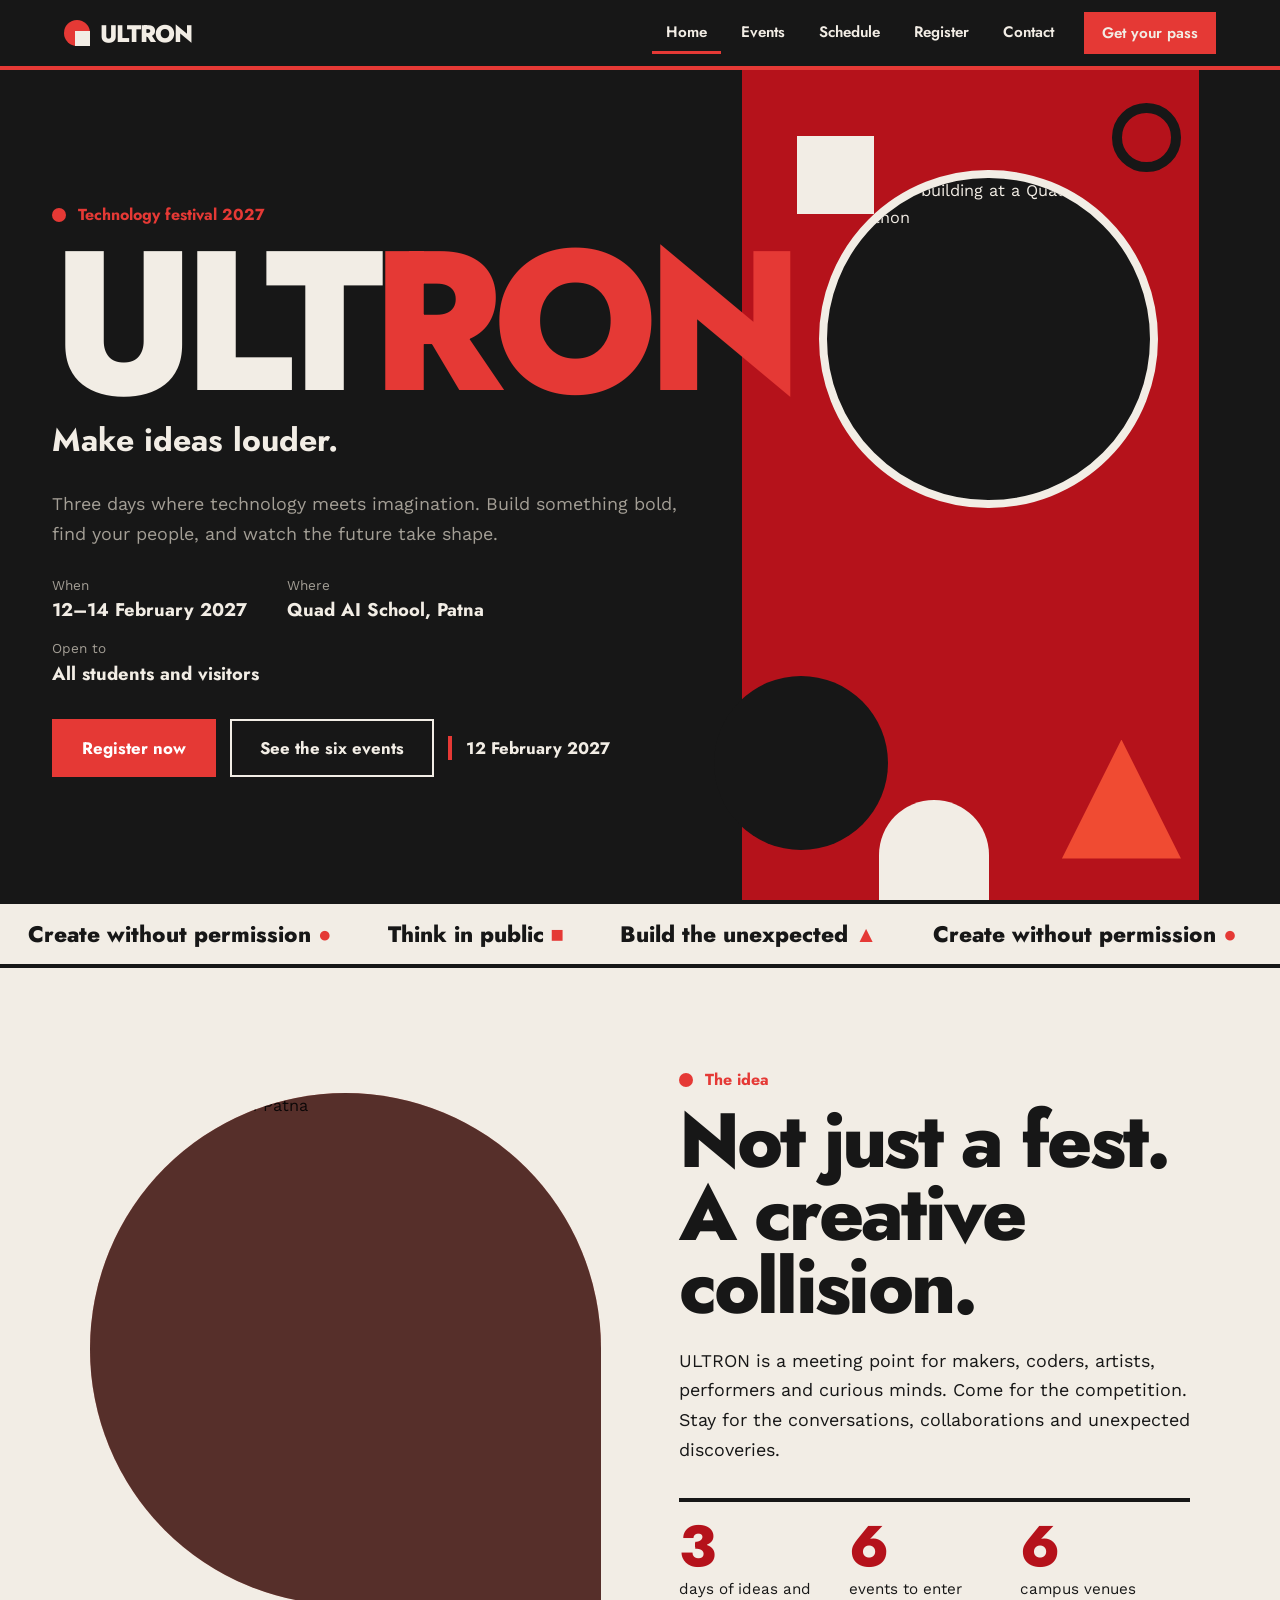
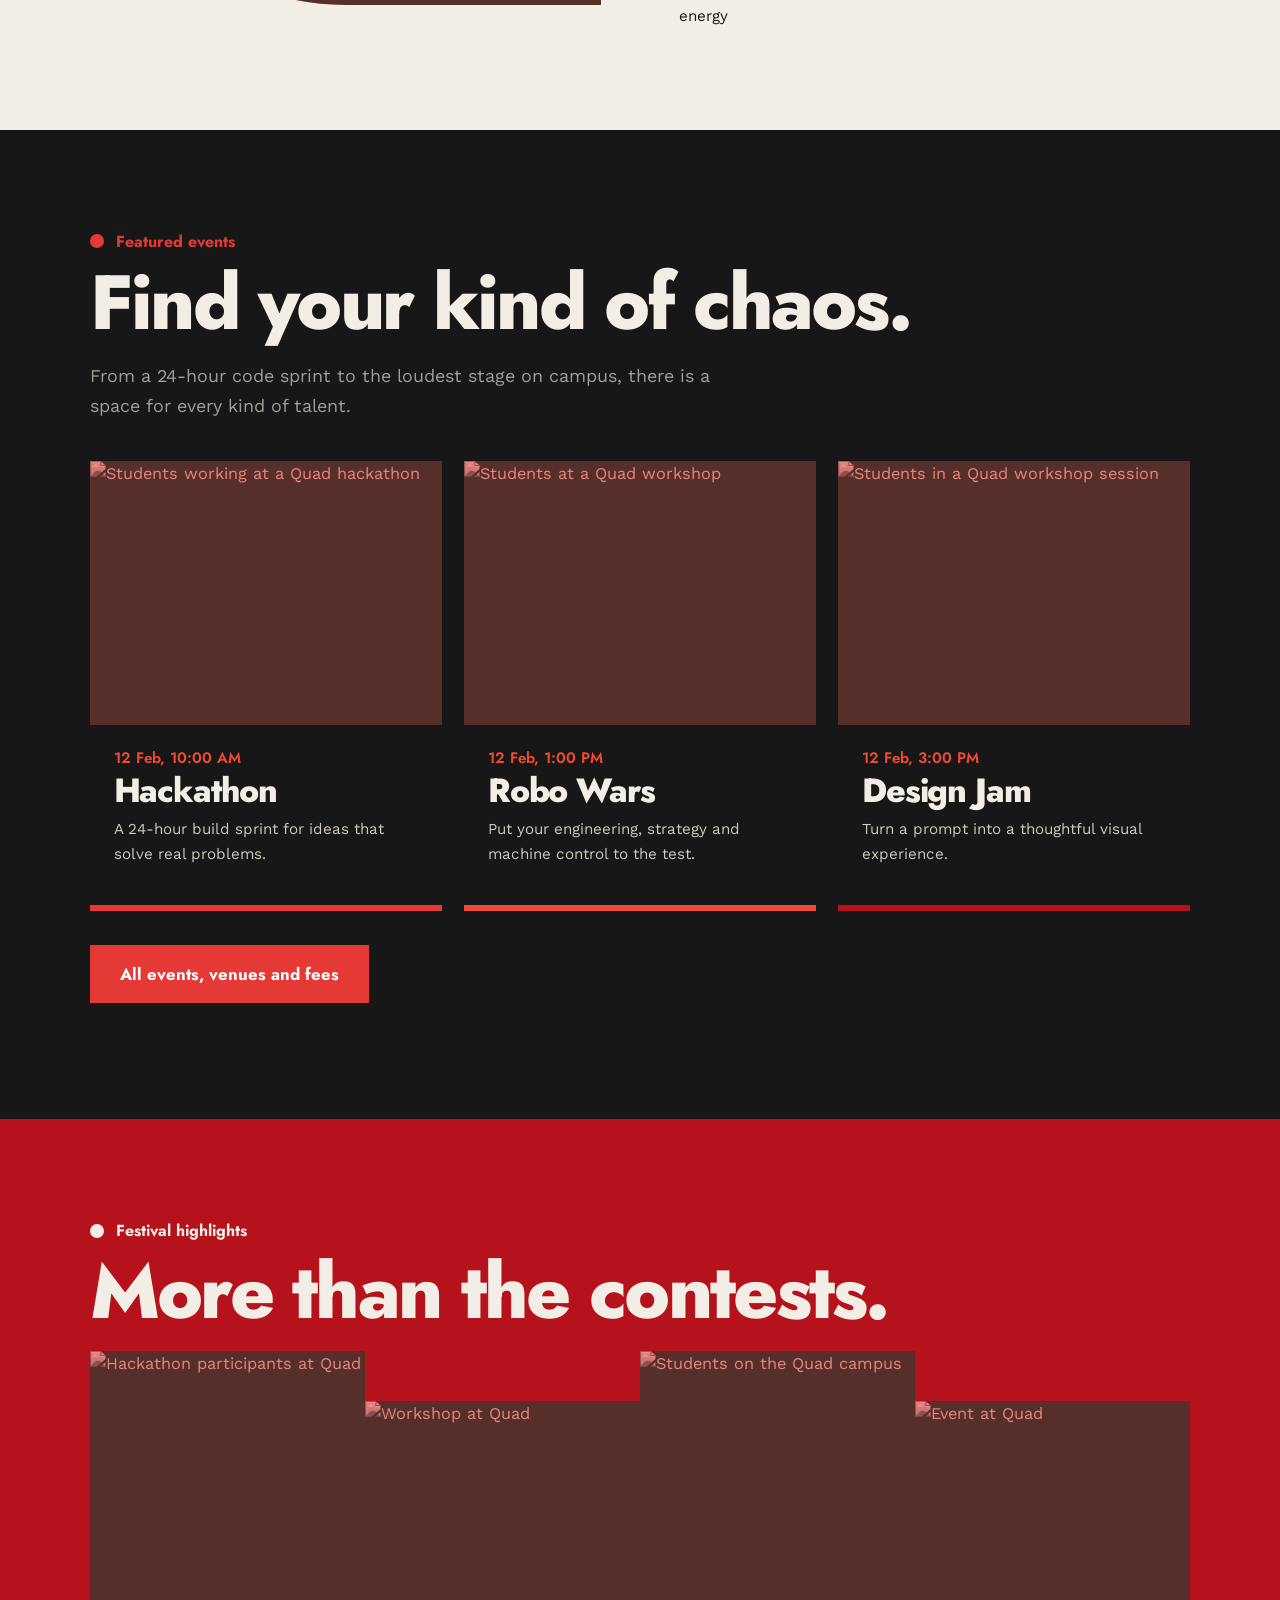
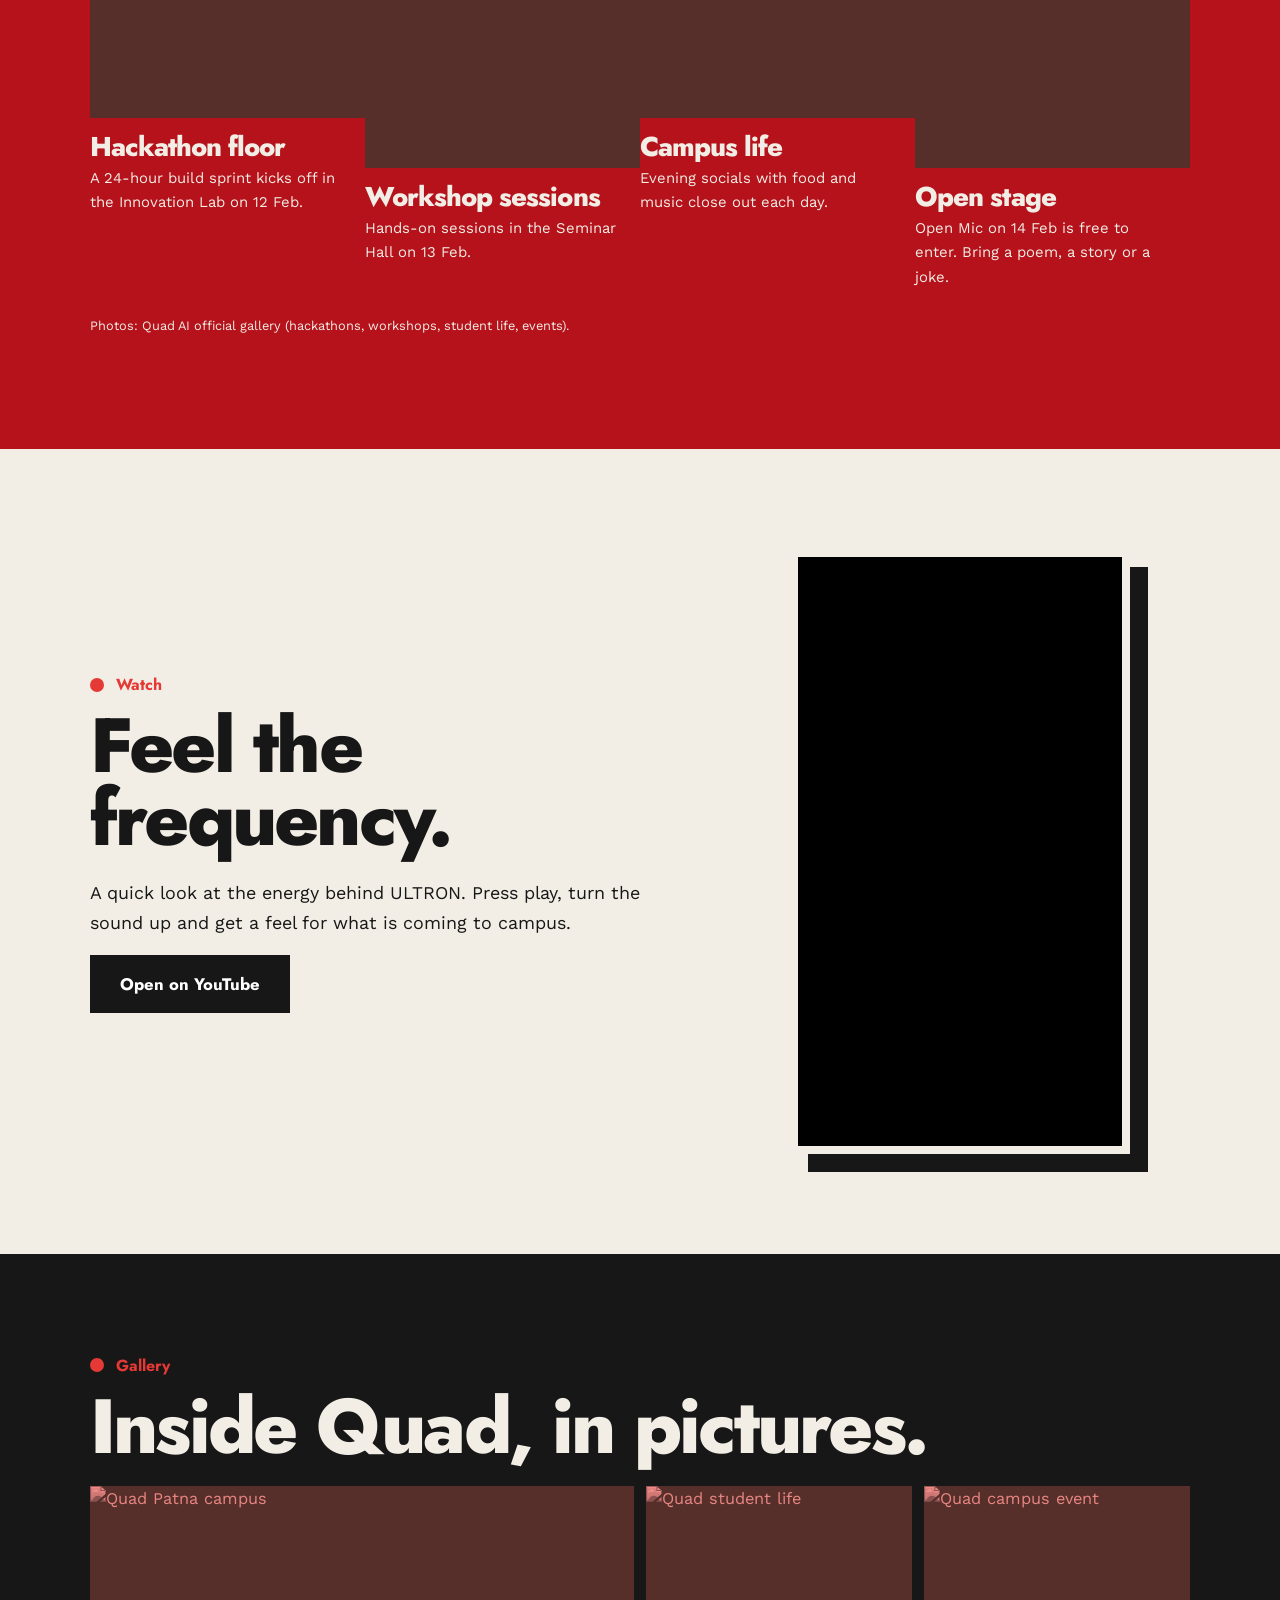
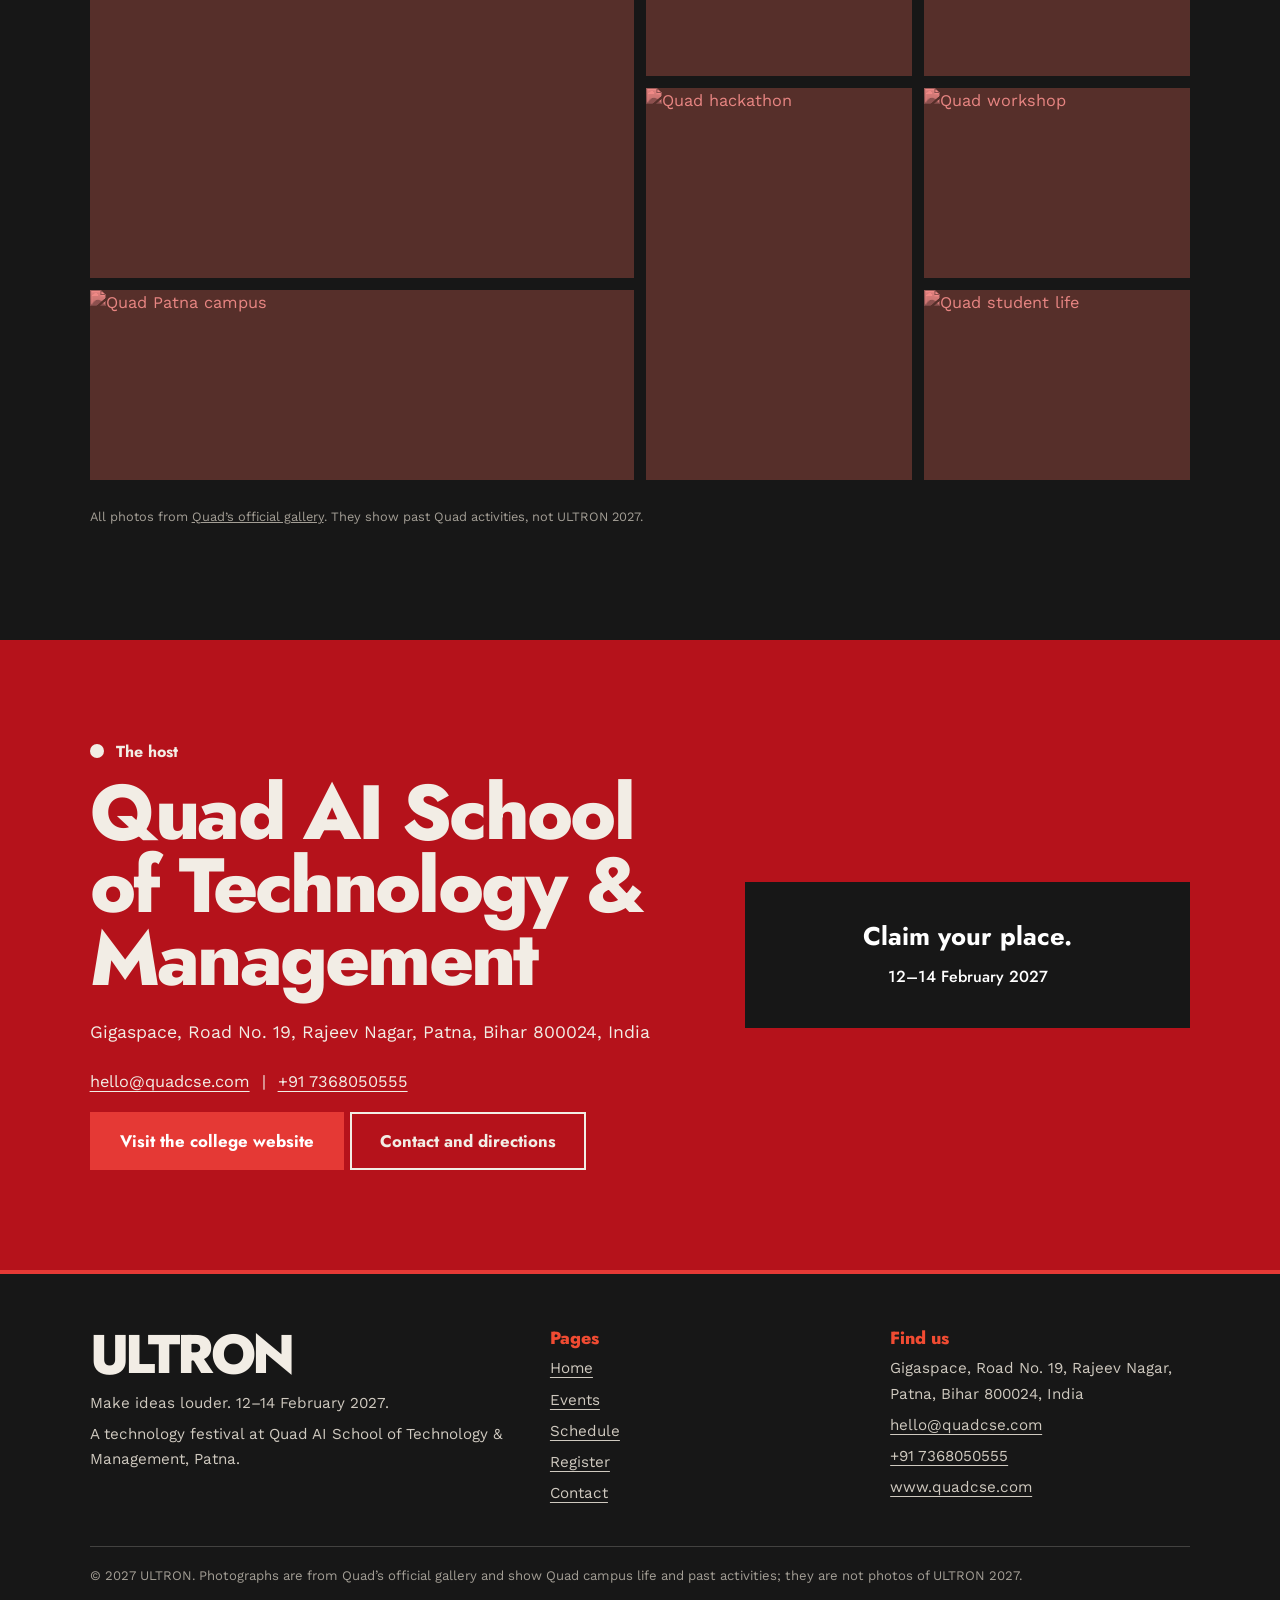
==== index.html @ fffca1d6 "Add files via upload" ====
<!DOCTYPE html>
<html lang="en"><head><meta charset="UTF-8"><meta name="viewport" content="width=device-width, initial-scale=1.0"><title>ULTRON 2027 | Index</title><meta name="description" content="ULTRON is a three-day technology festival, 12-14 February 2027, at Quad AI School of Technology & Management, Patna."><meta name="theme-color" content="#B5121B"><link rel="stylesheet" href="style.css"></head>
<body><a class="skip" href="#main">Skip to content</a>
<header class="site-header"><a class="logo" href="index.html"><span class="mark"></span>ULTRON</a><nav class="nav" id="nav" aria-label="Main"><a href="index.html" aria-current="page">Home</a><a href="events.html">Events</a><a href="schedule.html">Schedule</a><a href="register.html">Register</a><a href="contact.html">Contact</a><a class="nav-cta" href="register.html">Get your pass</a></nav></header>
<main id="main"><section class="hero"><div class="hero-copy"><div class="label">Technology festival 2027</div><h1>ULT<span>RON</span></h1><p class="tag">Make ideas louder.</p>
<p class="lead muted">Three days where technology meets imagination. Build something bold, find your people, and watch the future take shape.</p>
<div class="meta"><div><small>When</small><strong>12&ndash;14 February 2027</strong></div><div><small>Where</small><strong>Quad AI School, Patna</strong></div><div><small>Open to</small><strong>All students and visitors</strong></div></div>
<div class="cta-row"><a class="btn" href="register.html">Register now</a><a class="btn ghost" href="events.html">See the six events</a><span class="count">12 February 2027</span></div></div>
<div class="hero-art"><i class="sh c1" data-depth="-26" aria-hidden="true"></i><i class="sh sq" data-depth="30" aria-hidden="true"></i><i class="sh tri" data-depth="-18" aria-hidden="true"></i><i class="sh half" data-depth="22" aria-hidden="true"></i><i class="sh ring" data-depth="36" aria-hidden="true"></i>
<figure class="hero-photo" data-depth="10"><img src="https://www.quadcse.com/gallery-photos/hackathons-img-40-640.webp" alt="Students building at a Quad hackathon"></figure></div></section>
<div class="ticker" aria-hidden="true"><div><span>Create without permission <b>&#9679;</b></span><span>Think in public <b>&#9632;</b></span><span>Build the unexpected <b>&#9650;</b></span><span>Create without permission <b>&#9679;</b></span><span>Think in public <b>&#9632;</b></span><span>Build the unexpected <b>&#9650;</b></span><span>Create without permission <b>&#9679;</b></span><span>Think in public <b>&#9632;</b></span><span>Build the unexpected <b>&#9650;</b></span><span>Create without permission <b>&#9679;</b></span><span>Think in public <b>&#9632;</b></span><span>Build the unexpected <b>&#9650;</b></span></div></div><section class="sec s-cream intro"><div class="split"><div class="rv"><div class="ph "><img src="https://www.quadcse.com/gallery-photos/patna-campus-4-640.webp" alt="Quad AI campus in Patna" loading="lazy"></div></div><div class="rv"><div class="label">The idea</div><h2>Not just a fest. A creative collision.</h2>
<p class="lead">ULTRON is a meeting point for makers, coders, artists, performers and curious minds. Come for the competition. Stay for the conversations, collaborations and unexpected discoveries.</p>
<div class="stats"><div><b>3</b><span>days of ideas and energy</span></div><div><b>6</b><span>events to enter</span></div><div><b>6</b><span>campus venues</span></div></div></div></div></section><section class="sec s-char"><div class="label">Featured events</div><h2>Find your kind of chaos.</h2><p class="lead muted" style="margin-bottom:40px">From a 24-hour code sprint to the loudest stage on campus, there is a space for every kind of talent.</p><div class="grid3"><a class="card rv" href="events.html"><div class="ph "><img src="https://www.quadcse.com/gallery-photos/hackathons-img-2-640.webp" alt="Students working at a Quad hackathon" loading="lazy"></div><div class="body"><div class="when">12 Feb, 10:00 AM</div><h3>Hackathon</h3><p>A 24-hour build sprint for ideas that solve real problems.</p></div></a><a class="card rv" href="events.html"><div class="ph "><img src="https://www.quadcse.com/gallery-photos/workshops-img-20-640.webp" alt="Students at a Quad workshop" loading="lazy"></div><div class="body"><div class="when">12 Feb, 1:00 PM</div><h3>Robo Wars</h3><p>Put your engineering, strategy and machine control to the test.</p></div></a><a class="card rv" href="events.html"><div class="ph "><img src="https://www.quadcse.com/gallery-photos/workshops-img-11-640.webp" alt="Students in a Quad workshop session" loading="lazy"></div><div class="body"><div class="when">12 Feb, 3:00 PM</div><h3>Design Jam</h3><p>Turn a prompt into a thoughtful visual experience.</p></div></a></div><p style="margin-top:34px"><a class="btn" href="events.html">All events, venues and fees</a></p></section><section class="sec s-red"><div class="label">Festival highlights</div><h2>More than the contests.</h2><div class="hl">
<div class="rv"><div class="ph "><img src="https://www.quadcse.com/gallery-photos/hackathons-img-37-640.webp" alt="Hackathon participants at Quad" loading="lazy"></div><h3>Hackathon floor</h3><p>A 24-hour build sprint kicks off in the Innovation Lab on 12 Feb.</p></div>
<div class="rv"><div class="ph "><img src="https://www.quadcse.com/gallery-photos/workshops-img-34-640.webp" alt="Workshop at Quad" loading="lazy"></div><h3>Workshop sessions</h3><p>Hands-on sessions in the Seminar Hall on 13 Feb.</p></div>
<div class="rv"><div class="ph "><img src="https://www.quadcse.com/gallery-photos/student-life-img-33-640.webp" alt="Students on the Quad campus" loading="lazy"></div><h3>Campus life</h3><p>Evening socials with food and music close out each day.</p></div>
<div class="rv"><div class="ph "><img src="https://www.quadcse.com/gallery-photos/events-2026-30-640.webp" alt="Event at Quad" loading="lazy"></div><h3>Open stage</h3><p>Open Mic on 14 Feb is free to enter. Bring a poem, a story or a joke.</p></div></div>
<p class="credit">Photos: Quad AI official gallery (hackathons, workshops, student life, events).</p></section><section class="sec s-cream"><div class="vid-wrap"><div class="rv"><div class="label">Watch</div><h2>Feel the frequency.</h2><p class="lead">A quick look at the energy behind ULTRON. Press play, turn the sound up and get a feel for what is coming to campus.</p><p><a class="btn dark" href="https://youtube.com/shorts/zouMhNge0qQ?si=lyOEk7GjDt3W75Ca" target="_blank" rel="noopener">Open on YouTube</a></p></div>
<div class="vid rv"><iframe src="https://www.youtube-nocookie.com/embed/zouMhNge0qQ" title="ULTRON video" loading="lazy" allow="accelerometer; autoplay; clipboard-write; encrypted-media; gyroscope; picture-in-picture; web-share" referrerpolicy="strict-origin-when-cross-origin" allowfullscreen></iframe></div></div></section><section class="sec s-char"><div class="label">Gallery</div><h2>Inside Quad, in pictures.</h2><div class="gal"><div class="ph w2 t2"><img src="https://www.quadcse.com/gallery-photos/patna-campus-1-640.webp" alt="Quad Patna campus" loading="lazy"></div><div class="ph "><img src="https://www.quadcse.com/gallery-photos/student-life-img-7-640.webp" alt="Quad student life" loading="lazy"></div><div class="ph "><img src="https://www.quadcse.com/gallery-photos/events-img-14-640.webp" alt="Quad campus event" loading="lazy"></div><div class="ph t2"><img src="https://www.quadcse.com/gallery-photos/hackathons-img-6-640.webp" alt="Quad hackathon" loading="lazy"></div><div class="ph "><img src="https://www.quadcse.com/gallery-photos/workshops-workshop-2-640.webp" alt="Quad workshop" loading="lazy"></div><div class="ph w2"><img src="https://www.quadcse.com/gallery-photos/patna-campus-8-640.webp" alt="Quad Patna campus" loading="lazy"></div><div class="ph "><img src="https://www.quadcse.com/gallery-photos/student-life-4-640.webp" alt="Quad student life" loading="lazy"></div></div><p class="credit muted">All photos from <a href="https://www.quadcse.com/gallery#ch-hackathons" target="_blank" rel="noopener">Quad&rsquo;s official gallery</a>. They show past Quad activities, not ULTRON 2027.</p></section><section class="sec s-red"><div class="info"><div class="rv"><div class="label">The host</div><h2>Quad AI School of Technology &amp; Management</h2><address>Gigaspace, Road No. 19, Rajeev Nagar, Patna, Bihar 800024, India</address><p><a class="l" href="mailto:hello@quadcse.com">hello@quadcse.com</a> &nbsp;|&nbsp; <a class="l" href="tel:+917368050555">+91 7368050555</a></p><a class="btn" href="https://www.quadcse.com" target="_blank" rel="noopener">Visit the college website</a> <a class="btn ghost" href="contact.html">Contact and directions</a></div>
<div class="rv"><a class="btn dark" style="font-size:1.6rem;padding:34px 40px;display:block;text-align:center" href="register.html">Claim your place.<br><span style="font-size:1rem;font-weight:500">12&ndash;14 February 2027</span></a></div></div></section></main>
<footer class="site-footer"><div class="foot"><div><div class="big-logo">ULTRON</div><p>Make ideas louder. 12&ndash;14 February 2027.</p><p>A technology festival at Quad AI School of Technology &amp; Management, Patna.</p></div>
<div><h3>Pages</h3><p><a href="index.html">Home</a></p><p><a href="events.html">Events</a></p><p><a href="schedule.html">Schedule</a></p><p><a href="register.html">Register</a></p><p><a href="contact.html">Contact</a></p></div>
<div><h3>Find us</h3><address>Gigaspace, Road No. 19, Rajeev Nagar, Patna, Bihar 800024, India</address><p><a href="mailto:hello@quadcse.com">hello@quadcse.com</a></p><p><a href="tel:+917368050555">+91 7368050555</a></p><p><a href="https://www.quadcse.com" target="_blank" rel="noopener">www.quadcse.com</a></p></div></div>
<div class="copy">&copy; 2027 ULTRON. Photographs are from Quad&rsquo;s official gallery and show Quad campus life and past activities; they are not photos of ULTRON 2027.</div></footer>
</body></html>
---- style.css ----
/* ULTRON 2027 — Bauhaus-inspired red identity.
   Bauhaus ITC is a commercial font, so Jost (open-licence, Futura-style geometric) is used instead. */
@import url('https://fonts.googleapis.com/css2?family=Jost:wght@400;500;600;700;800&family=Work+Sans:wght@400;500;600&display=swap');
:root{--crimson:#B5121B;--red:#E53935;--verm:#F04B32;--char:#171717;--cream:#F2EDE5;--grey:#a39e95;--grey-d:#5c574f;--line:rgba(242,237,229,.2);--line-d:rgba(23,23,23,.2);
--display:'Jost','Futura','Century Gothic','Trebuchet MS',sans-serif;--body:'Work Sans','Segoe UI',Arial,sans-serif}
*{box-sizing:border-box}html{scroll-behavior:smooth}
body{margin:0;background:var(--char);color:var(--cream);font:400 1.02rem/1.65 var(--body)}
a{color:inherit}img{max-width:100%;display:block}h1,h2,h3,p{margin-top:0}
h1,h2,h3{font-family:var(--display);line-height:.95;letter-spacing:-.035em;font-weight:800}
:focus-visible{outline:3px solid var(--verm);outline-offset:3px}
.skip{position:absolute;left:-999px}.skip:focus{left:10px;top:10px;background:var(--cream);color:var(--char);padding:8px 12px;z-index:99}
/* header */
.site-header{position:sticky;top:0;z-index:50;background:var(--char);border-bottom:4px solid var(--red);display:flex;align-items:center;justify-content:space-between;padding:12px 5%}
.logo{display:flex;align-items:center;gap:10px;font:800 1.5rem var(--display);letter-spacing:-.03em;text-decoration:none}
.mark{width:26px;height:26px;position:relative;display:inline-block}.mark:before{content:"";position:absolute;inset:0;background:var(--red);border-radius:50%}.mark:after{content:"";position:absolute;left:11px;top:11px;width:15px;height:15px;background:var(--cream)}
.nav{display:flex;gap:6px;align-items:center}.nav a{font:600 .95rem var(--display);padding:8px 14px;text-decoration:none;border-bottom:3px solid transparent}
.nav a:hover,.nav a[aria-current]{border-color:var(--red)}.nav .nav-cta{background:var(--red);margin-left:10px;border:0;padding:10px 18px}.nav .nav-cta:hover{background:var(--verm)}
.menu-toggle{display:none;background:none;border:2px solid var(--cream);color:var(--cream);font:700 .9rem var(--display);padding:7px 14px;cursor:pointer}
/* buttons */
.btn{display:inline-block;background:var(--red);color:#fff;font:700 1.05rem var(--display);padding:15px 28px;text-decoration:none;border:2px solid var(--red);cursor:pointer;transition:background .2s,color .2s,transform .2s}
.btn:hover{background:var(--cream);color:var(--char);border-color:var(--cream);transform:translateY(-2px)}
.btn.ghost{background:transparent;border-color:currentColor;color:inherit}.btn.ghost:hover{background:var(--cream);color:var(--char)}
.btn.dark{background:var(--char);border-color:var(--char)}.btn.dark:hover{background:transparent;color:var(--char)}
/* sections */
.sec{padding:100px 7%;position:relative;overflow:hidden}.s-cream{background:var(--cream);color:var(--char)}.s-red{background:var(--crimson)}.s-char{background:var(--char)}
.sec>*{position:relative}.sec h2{font-size:clamp(2.6rem,6vw,5.2rem);margin-bottom:22px}
.lead{max-width:60ch;font-size:1.12rem}.s-cream .muted{color:var(--grey-d)}.muted{color:var(--grey)}
.label{font:700 1rem var(--display);color:var(--red);margin-bottom:14px;display:flex;align-items:center;gap:12px}.label:before{content:"";width:14px;height:14px;background:currentColor;border-radius:50%}
.s-red .label{color:var(--cream)}
.split{display:grid;grid-template-columns:1fr 1fr;gap:7%;align-items:center}
/* shapes */
.sh{position:absolute;display:block;pointer-events:none;transition:translate .25s ease-out}
.c1{background:var(--crimson);border-radius:50%}.sq{background:var(--cream)}.tri{background:var(--verm);clip-path:polygon(50% 0,100% 100%,0 100%)}.half{background:var(--red);border-radius:999px 999px 0 0}.ring{border:14px solid var(--cream);border-radius:50%}
/* hero */
.hero{display:grid;grid-template-columns:1.15fr .85fr;min-height:calc(100vh - 70px);overflow:hidden;position:relative}
.hero-copy{padding:70px 4% 60px 7%;display:flex;flex-direction:column;justify-content:center;position:relative;z-index:2}
.hero h1{font-size:clamp(4.6rem,15.5vw,14rem);letter-spacing:-.06em;margin:0 0 14px;line-height:.82}
.hero h1 span{color:var(--red)}
.tag{font:700 clamp(1.3rem,2.6vw,2rem) var(--display);margin-bottom:26px}
.meta{display:flex;flex-wrap:wrap;gap:12px 40px;margin:8px 0 30px}.meta small{display:block;color:var(--grey);font-size:.85rem}.meta strong{font:700 1.15rem var(--display)}
.cta-row{display:flex;gap:14px;flex-wrap:wrap;align-items:center}.count{font:700 1.05rem var(--display);border-left:4px solid var(--red);padding-left:14px}
.hero-art{position:relative;background:var(--crimson);min-height:560px}
.hero-photo{position:absolute;margin:0;right:9%;top:12%;width:74%;aspect-ratio:1;border-radius:50%;overflow:hidden;border:8px solid var(--cream);background:var(--char);translate:0 0;transition:translate .25s ease-out}
.hero-photo img{width:100%;height:100%;object-fit:cover}
.hero-art .c1{background:var(--char);width:38%;aspect-ratio:1;left:-6%;bottom:6%}.hero-art .sq{width:17%;aspect-ratio:1;left:12%;top:8%}.hero-art .tri{width:26%;aspect-ratio:1;right:4%;bottom:5%}.hero-art .half{width:24%;height:12%;left:30%;bottom:0;background:var(--cream)}.hero-art .ring{width:15%;aspect-ratio:1;right:4%;top:4%;border-width:10px;border-color:var(--char)}
.ticker{background:var(--cream);color:var(--char);overflow:hidden;white-space:nowrap;border-block:4px solid var(--char)}
.ticker div{display:inline-block;padding:14px 0;font:800 1.4rem var(--display);animation:tick 28s linear infinite}.ticker span{padding:0 28px}.ticker b{color:var(--red)}
@keyframes tick{to{transform:translateX(-50%)}}
/* photo helpers: duotone that turns to colour on hover */
.ph{position:relative;overflow:hidden;background:var(--grey-d);aspect-ratio:4/3}.ph img{width:100%;height:100%;object-fit:cover;filter:grayscale(1) contrast(1.1);transition:filter .4s,transform .5s}
.ph:after{content:"";position:absolute;inset:0;background:var(--red);mix-blend-mode:multiply;opacity:.6;transition:opacity .4s;pointer-events:none}
.ph:hover:after{opacity:0}.ph:hover img{filter:none;transform:scale(1.04)}
/* intro */
.intro .ph{aspect-ratio:1;border-radius:50% 50% 0 50%}.stats{display:grid;grid-template-columns:repeat(3,1fr);gap:0;margin-top:34px;border-top:4px solid var(--char)}
.stats div{padding:16px 14px 0 0}.stats b{display:block;font:800 3.6rem/1 var(--display);color:var(--crimson);letter-spacing:-.05em}.stats span{font-size:.95rem}
/* event cards */
.grid3{display:grid;grid-template-columns:repeat(3,1fr);gap:22px}
.card{background:var(--char);color:var(--cream);display:flex;flex-direction:column;text-decoration:none;transition:transform .25s}.card:hover{transform:translateY(-6px)}
.card .body{padding:22px 24px 26px;border-bottom:6px solid var(--red);flex:1}.card:nth-child(3n+2) .body{border-color:var(--verm)}.card:nth-child(3n) .body{border-color:var(--crimson)}
.card h3{font-size:2.1rem;margin:6px 0 10px}.card p{color:#cfc9bf;font-size:.95rem;margin-bottom:12px}.when{font:600 .95rem var(--display);color:var(--verm)}
.chips{display:flex;flex-wrap:wrap;gap:8px;margin-top:6px}.chips span{border:1.5px solid var(--line);padding:3px 11px;font:600 .85rem var(--display)}.chips .fee{background:var(--cream);color:var(--char);border-color:var(--cream)}
.credit{font-size:.8rem;margin-top:26px}
/* highlights */
.hl{display:grid;grid-template-columns:repeat(4,1fr);gap:0}.hl>div{padding:0}.hl .ph{aspect-ratio:3/4}.hl h3{font-size:1.7rem;margin:16px 0 6px}.hl p{font-size:.93rem;margin:0 18px 0 0}
.hl>div:nth-child(even){margin-top:50px}
/* video */
.vid-wrap{display:grid;grid-template-columns:1.1fr .9fr;gap:7%;align-items:center}
.vid{position:relative;aspect-ratio:9/16;width:min(100%,340px);margin:0 auto;background:#000;border:8px solid var(--cream);box-shadow:18px 18px 0 var(--char)}.vid iframe{position:absolute;inset:0;width:100%;height:100%;border:0}
/* gallery */
.gal{display:grid;grid-template-columns:repeat(4,1fr);grid-auto-rows:190px;gap:12px}.gal .ph{aspect-ratio:auto;height:100%}.gal .w2{grid-column:span 2}.gal .t2{grid-row:span 2}
/* info band */
.info{display:grid;grid-template-columns:1.3fr 1fr;gap:7%;align-items:center}.info address{font-style:normal;margin:14px 0 22px;font-size:1.1rem}.info a.l{text-underline-offset:4px}
/* page hero */
.page-hero{display:grid;grid-template-columns:1.2fr .8fr;min-height:380px;border-bottom:4px solid var(--red)}.page-hero>div:first-child{padding:70px 4% 60px 7%;display:flex;flex-direction:column;justify-content:flex-end}
.page-hero h1{font-size:clamp(3.2rem,9vw,8rem);letter-spacing:-.055em;margin:0}.page-hero h1 span{color:var(--red)}.page-hero .ph{aspect-ratio:auto;height:100%;min-height:260px}
.page-hero .art{position:relative;background:var(--crimson);overflow:hidden}.page-hero .art .ph{position:absolute;inset:0;mix-blend-mode:normal}
/* tables */
.table-wrap{overflow-x:auto;border:3px solid var(--char)}table{width:100%;border-collapse:collapse;min-width:680px}
th,td{text-align:left;padding:15px 18px;border-bottom:1px solid var(--line-d)}th{background:var(--char);color:var(--cream);font:700 1rem var(--display)}td strong{font:700 1.1rem var(--display)}.fee-c{font-weight:600;color:var(--crimson);white-space:nowrap}
tbody tr:hover{background:rgba(229,57,53,.1)}
/* schedule */
.tabs{display:none;gap:8px;margin-bottom:22px}.tab{flex:1;background:transparent;border:2px solid var(--char);font:700 1rem var(--display);padding:12px 6px;cursor:pointer;color:inherit}.tab[aria-selected=true]{background:var(--char);color:var(--cream)}
.days{display:grid;grid-template-columns:repeat(3,1fr);gap:22px}.day{background:var(--char);color:var(--cream)}.day header{background:var(--red);padding:18px 22px}.day header h3{font-size:2.4rem;margin:0}.day header span{font:600 1rem var(--display)}
.day ol{list-style:none;margin:0;padding:6px 22px 14px}.day li{display:grid;grid-template-columns:82px 1fr;gap:12px;padding:14px 0;border-bottom:1px solid var(--line)}.day li:last-child{border:0}
.day time{font:700 .95rem var(--display);color:var(--verm)}.day li b{font:700 1.08rem var(--display);display:block;line-height:1.2}.day li small{color:var(--grey);font-size:.88rem}
/* forms */
.form-shell{display:grid;grid-template-columns:.8fr 1.2fr;gap:7%;align-items:start}.form-aside{position:sticky;top:100px}.form-aside h2{font-size:clamp(2.6rem,5vw,4.4rem)}
form{display:grid;grid-template-columns:1fr 1fr;gap:22px}.field{display:flex;flex-direction:column;gap:7px}.field.full{grid-column:1/-1}
.field label,.group-label{font:700 .95rem var(--display)}
input,select,textarea{width:100%;padding:13px 14px;background:var(--cream);color:var(--char);border:2px solid var(--cream);border-radius:0;font:inherit}
input:focus,select:focus,textarea:focus{border-color:var(--verm);outline:none;box-shadow:0 0 0 3px rgba(240,75,50,.5)}textarea{min-height:120px;resize:vertical}
[aria-invalid=true]{border-color:var(--red);background:#fde4e0}.err{color:#ff9a8f;font-size:.88rem;min-height:1.2em;margin:0}
.choice-row{display:flex;flex-wrap:wrap;gap:10px 22px}.choice-row label{display:flex;gap:8px;align-items:center;font:500 1rem var(--body);cursor:pointer}.choice-row input{width:20px;height:20px;accent-color:var(--red);padding:0}
.notice{margin:18px 0 0;padding:18px 20px;border-left:8px solid var(--red);background:#242424;display:none}.notice.show{display:block}.notice.ok{border-color:#5fd38d}.notice a{color:var(--verm)}
/* contact */
.contact-grid{display:grid;grid-template-columns:1fr 1fr;gap:22px}.contact-card{padding:34px;background:var(--char);color:var(--cream);border-top:10px solid var(--red)}.contact-card:nth-child(2){border-color:var(--verm)}.contact-card:nth-child(3){border-color:var(--crimson)}
.contact-card h3{font-size:2rem;margin:0 0 10px}.contact-card p{color:#cfc9bf}.contact-card a{color:var(--cream);text-decoration-color:var(--red);text-decoration-thickness:3px;text-underline-offset:5px;font-weight:600}
/* footer */
.site-footer{background:var(--char);border-top:4px solid var(--red);padding:56px 7% 30px}.foot{display:grid;grid-template-columns:1.4fr 1fr 1fr;gap:40px}.foot h3{font-size:1.1rem;letter-spacing:0;margin-bottom:10px;color:var(--verm)}
.foot p,.foot address{color:#cfc9bf;font-style:normal;font-size:.95rem;margin-bottom:6px}.foot a{text-underline-offset:4px}.big-logo{font:800 3.4rem/.9 var(--display);letter-spacing:-.06em;margin-bottom:12px}.copy{margin-top:34px;padding-top:18px;border-top:1px solid var(--line);color:var(--grey);font-size:.82rem}
/* Content remains visible without JavaScript. */
.rv{opacity:1;transform:none}
/* responsive */
@media(max-width:980px){.hero,.page-hero,.split,.vid-wrap,.info,.form-shell{grid-template-columns:1fr}.hero-art{min-height:440px}.hero{min-height:0}.grid3,.hl{grid-template-columns:1fr 1fr}.hl>div:nth-child(even){margin-top:0}.form-aside{position:static}.page-hero .art{min-height:220px}.foot{grid-template-columns:1fr 1fr}.days{grid-template-columns:1fr}.tabs{display:flex}.day{display:none}.day.active{display:block}.gal{grid-template-columns:repeat(2,1fr)}}
@media(max-width:800px){.menu-toggle{display:block}.nav{display:none;position:absolute;top:100%;left:0;right:0;background:var(--char);flex-direction:column;align-items:stretch;padding:14px 5% 22px;border-bottom:4px solid var(--red)}.nav.open{display:flex}.nav a{padding:13px 4px;border-bottom:1px solid var(--line)}.nav .nav-cta{margin:12px 0 0;text-align:center}.sec{padding:70px 6%}.contact-grid{grid-template-columns:1fr}}
@media(max-width:560px){.grid3,.hl,form,.foot,.stats{grid-template-columns:1fr}.hero-copy{padding:50px 6%}.gal{grid-auto-rows:150px}.page-hero>div:first-child{padding:50px 6% 40px}.meta{gap:12px 28px}.hero-photo{width:80%;right:10%}.table-wrap{border-width:2px}}
/* brochure */
.bar{background:var(--char);padding:14px 5%;display:flex;gap:16px;align-items:center;justify-content:space-between;position:sticky;top:0;z-index:5;border-bottom:4px solid var(--red)}
.brochure{background:#555}.sheet{width:210mm;min-height:297mm;margin:20px auto;background:var(--cream);color:var(--char);position:relative;overflow:hidden;padding:16mm;page-break-after:always;break-after:page}
.sheet:last-of-type{page-break-after:auto;break-after:auto}.sheet h2{font-size:2.6rem;margin-bottom:10px}.sheet h3{font-size:1.25rem;margin-bottom:4px}.sheet .lead{font-size:1rem}
.cover{background:var(--crimson);color:var(--cream);display:flex;flex-direction:column;justify-content:flex-end}.cover h1{font-size:8.6rem;letter-spacing:-.06em;line-height:.8;margin:0 0 10px}.cover .tag{font-size:2rem}
.cover .c1{background:var(--char);width:120mm;height:120mm;right:-30mm;top:-25mm}.cover .sq{width:34mm;height:34mm;left:16mm;top:16mm}.cover .tri{width:60mm;height:60mm;right:18mm;top:100mm;background:var(--cream)}
.cover .ph{position:absolute;right:16mm;top:20mm;width:84mm;height:84mm;border-radius:50%;border:2.5mm solid var(--cream);aspect-ratio:1}.cover .meta{margin:20px 0 0}.cover .meta small{color:#f3c6c1}
.bro-days{display:grid;grid-template-columns:repeat(3,1fr);gap:10px;margin-top:10px}.bro-days .day li{grid-template-columns:62px 1fr;padding:4px 0}.bro-days .day header{padding:10px 12px}.bro-days .day header h3{font-size:1.5rem}.bro-days .day ol{padding:0 10px 4px}.bro-days .day li b{font-size:.85rem}.bro-days .day time{font-size:.78rem}.bro-days .day li small{font-size:.72rem}.bro-days .day{display:block}
.sheet table{min-width:0;font-size:.85rem}.sheet th,.sheet td{padding:8px 10px}.sheet .table-wrap{overflow:visible}
.bro-ph{display:grid;grid-template-columns:repeat(3,1fr);gap:8px;margin:14px 0}.bro-ph .ph{aspect-ratio:1}
.sheet .band{background:var(--char);color:var(--cream);padding:16px 18px;margin-top:14px;border-left:10px solid var(--red)}.sheet .band p{margin:0 0 4px;font-size:.92rem}
@page{size:A4;margin:0}
@media print{html,body,.brochure{background:#fff}.no-print,.bar{display:none!important}.sheet{margin:0;box-shadow:none;-webkit-print-color-adjust:exact;print-color-adjust:exact}.ph:after,.ph img,.cover,.band,.day header,.day,th{-webkit-print-color-adjust:exact;print-color-adjust:exact}}


/* ULTRON no-JavaScript enhancement */
.menu-toggle{display:none!important}
@media(max-width:800px){
  .site-header{display:flex;flex-wrap:wrap;gap:8px;padding:12px 5%}
  .nav{display:flex!important;position:static;left:auto;right:auto;top:auto;width:100%;
       flex-direction:row;flex-wrap:wrap;align-items:center;gap:3px;
       padding:8px 0 0;background:transparent;border:0}
  .nav a{font-size:.9rem;padding:7px 9px;border:1px solid rgba(242,237,229,.18)}
  .nav .nav-cta{margin:0 0 0 4px;text-align:center}
  .days{grid-template-columns:1fr}
  .tabs{display:none!important}
  .days .day{display:block!important}
}
.form-note{grid-column:1/-1;margin:0;padding:16px 18px;border-left:7px solid var(--verm);
  background:rgba(242,237,229,.08);color:#e5ddd2;font-size:.92rem}
.print-hint{font-size:.9rem;color:var(--cream)}
@media print{
  .print-hint,.bar a{display:none!important}
  .bar{position:static}
  .sheet{margin:0 auto;box-shadow:none}
}
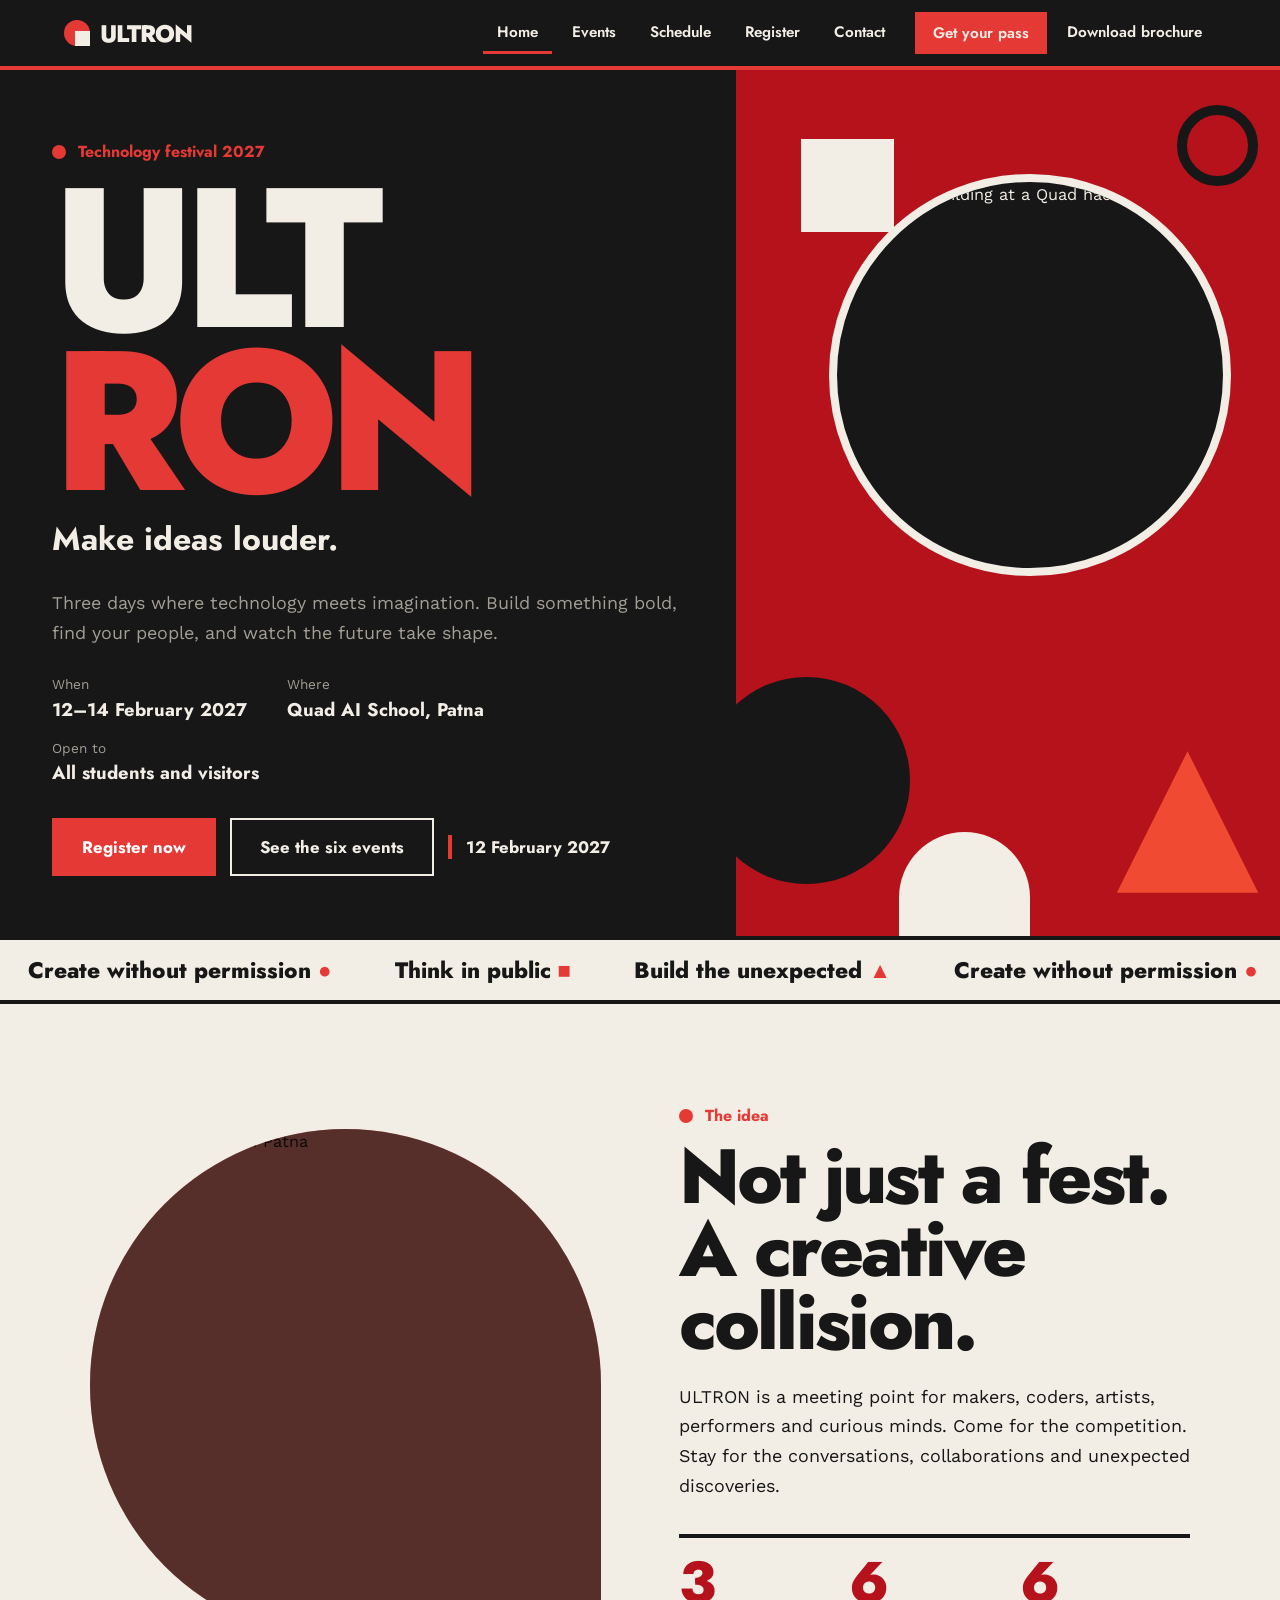
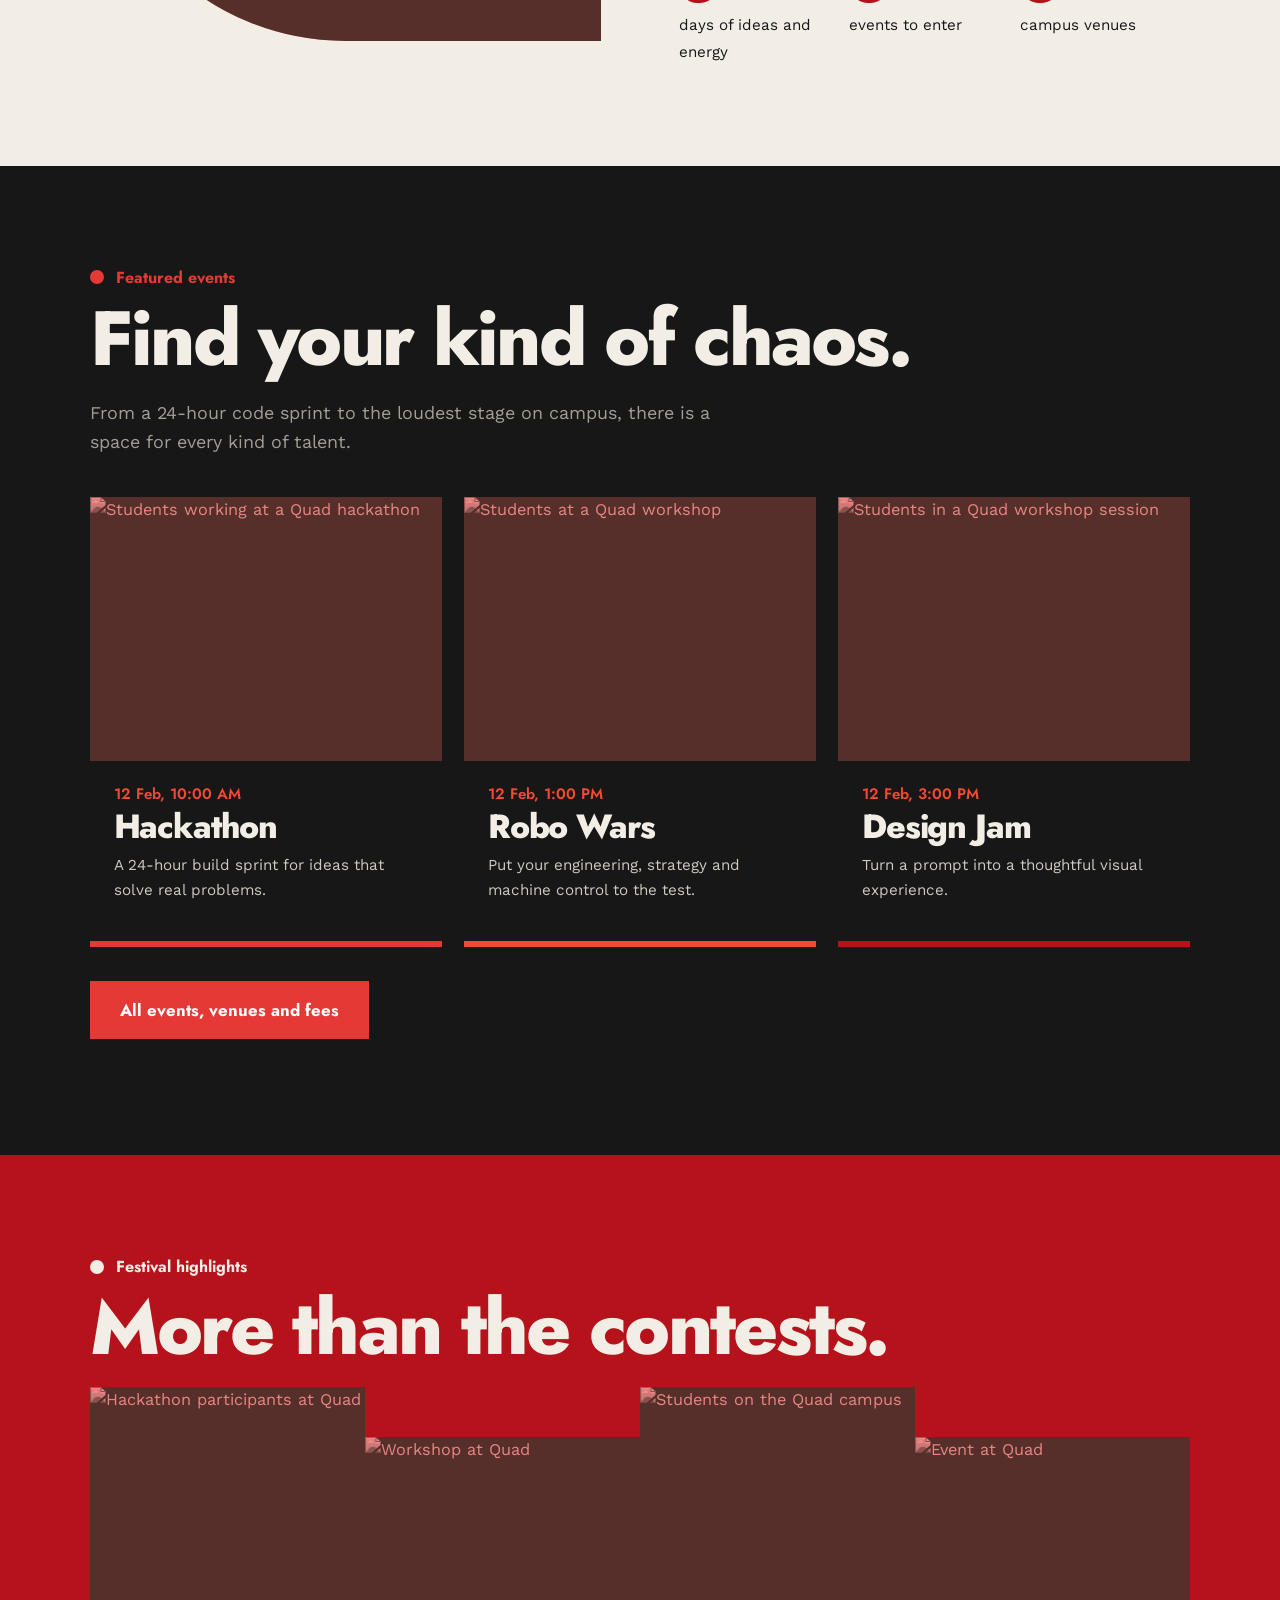
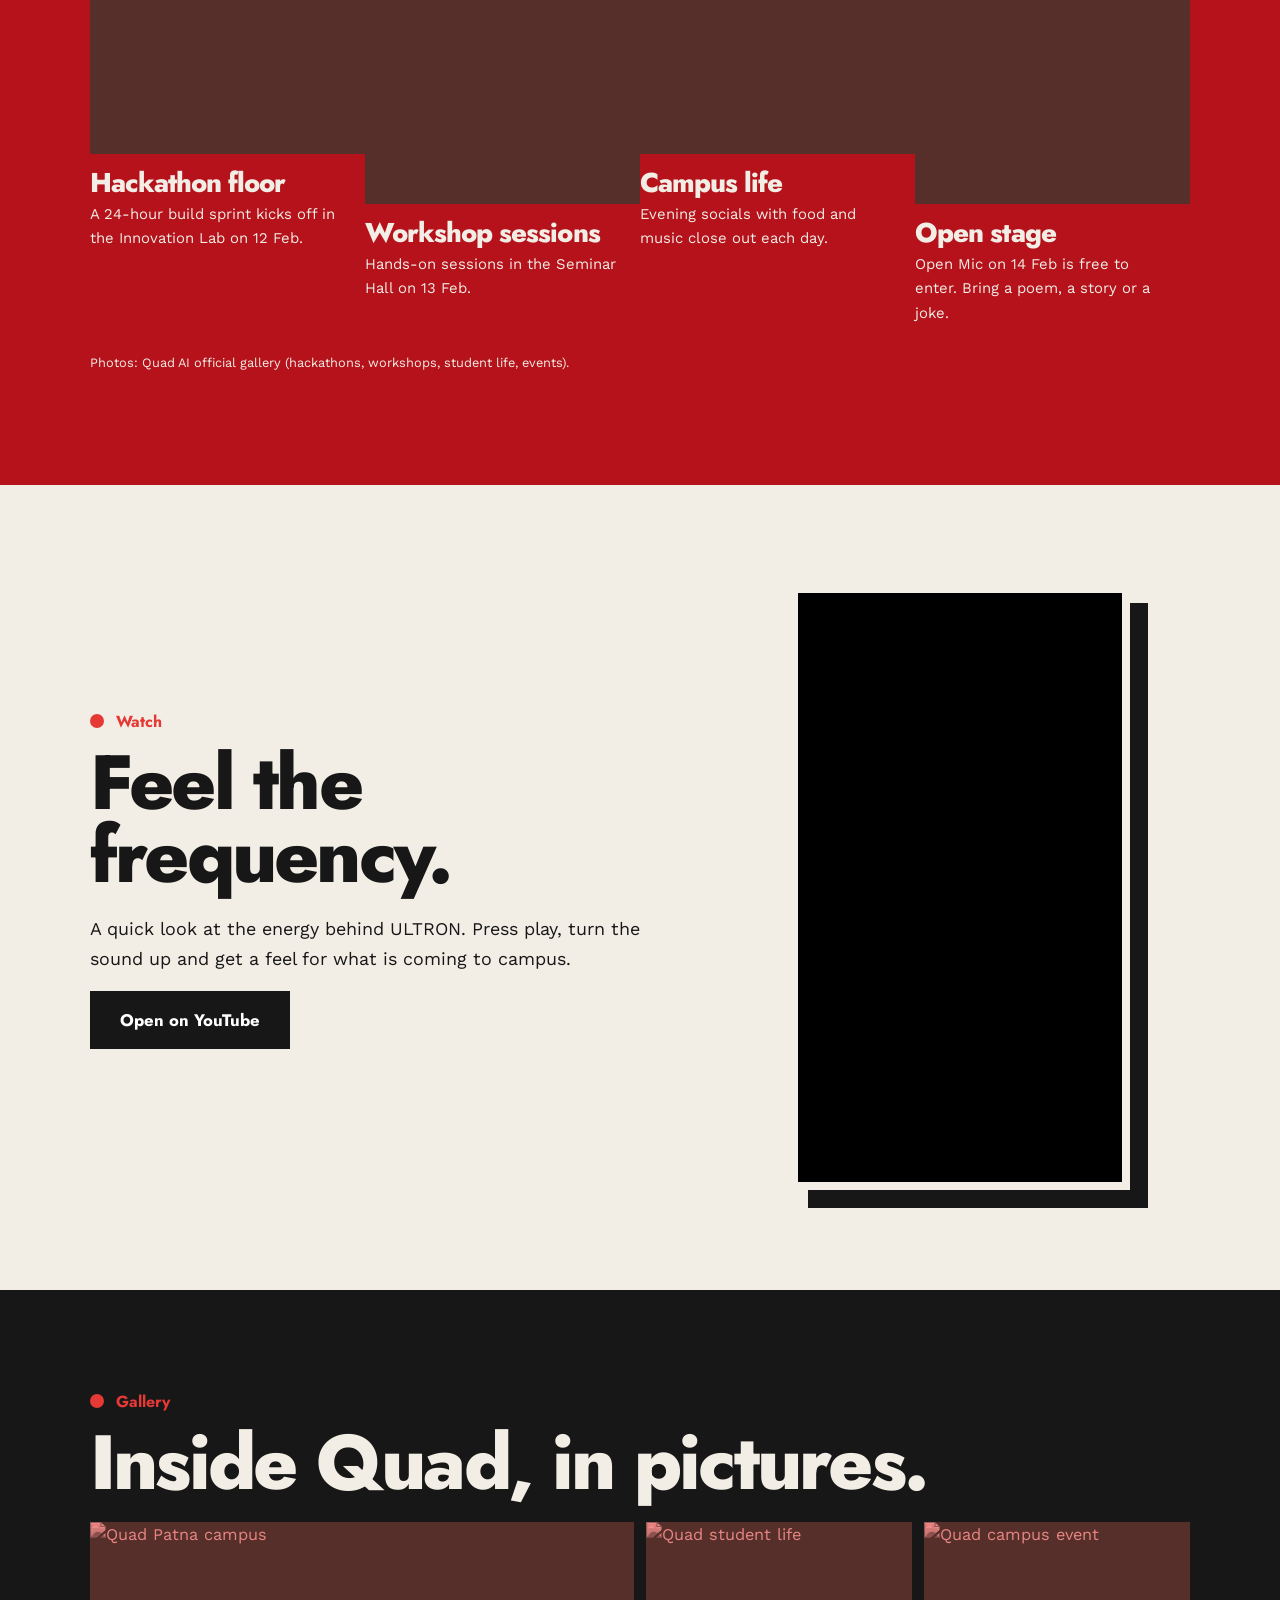
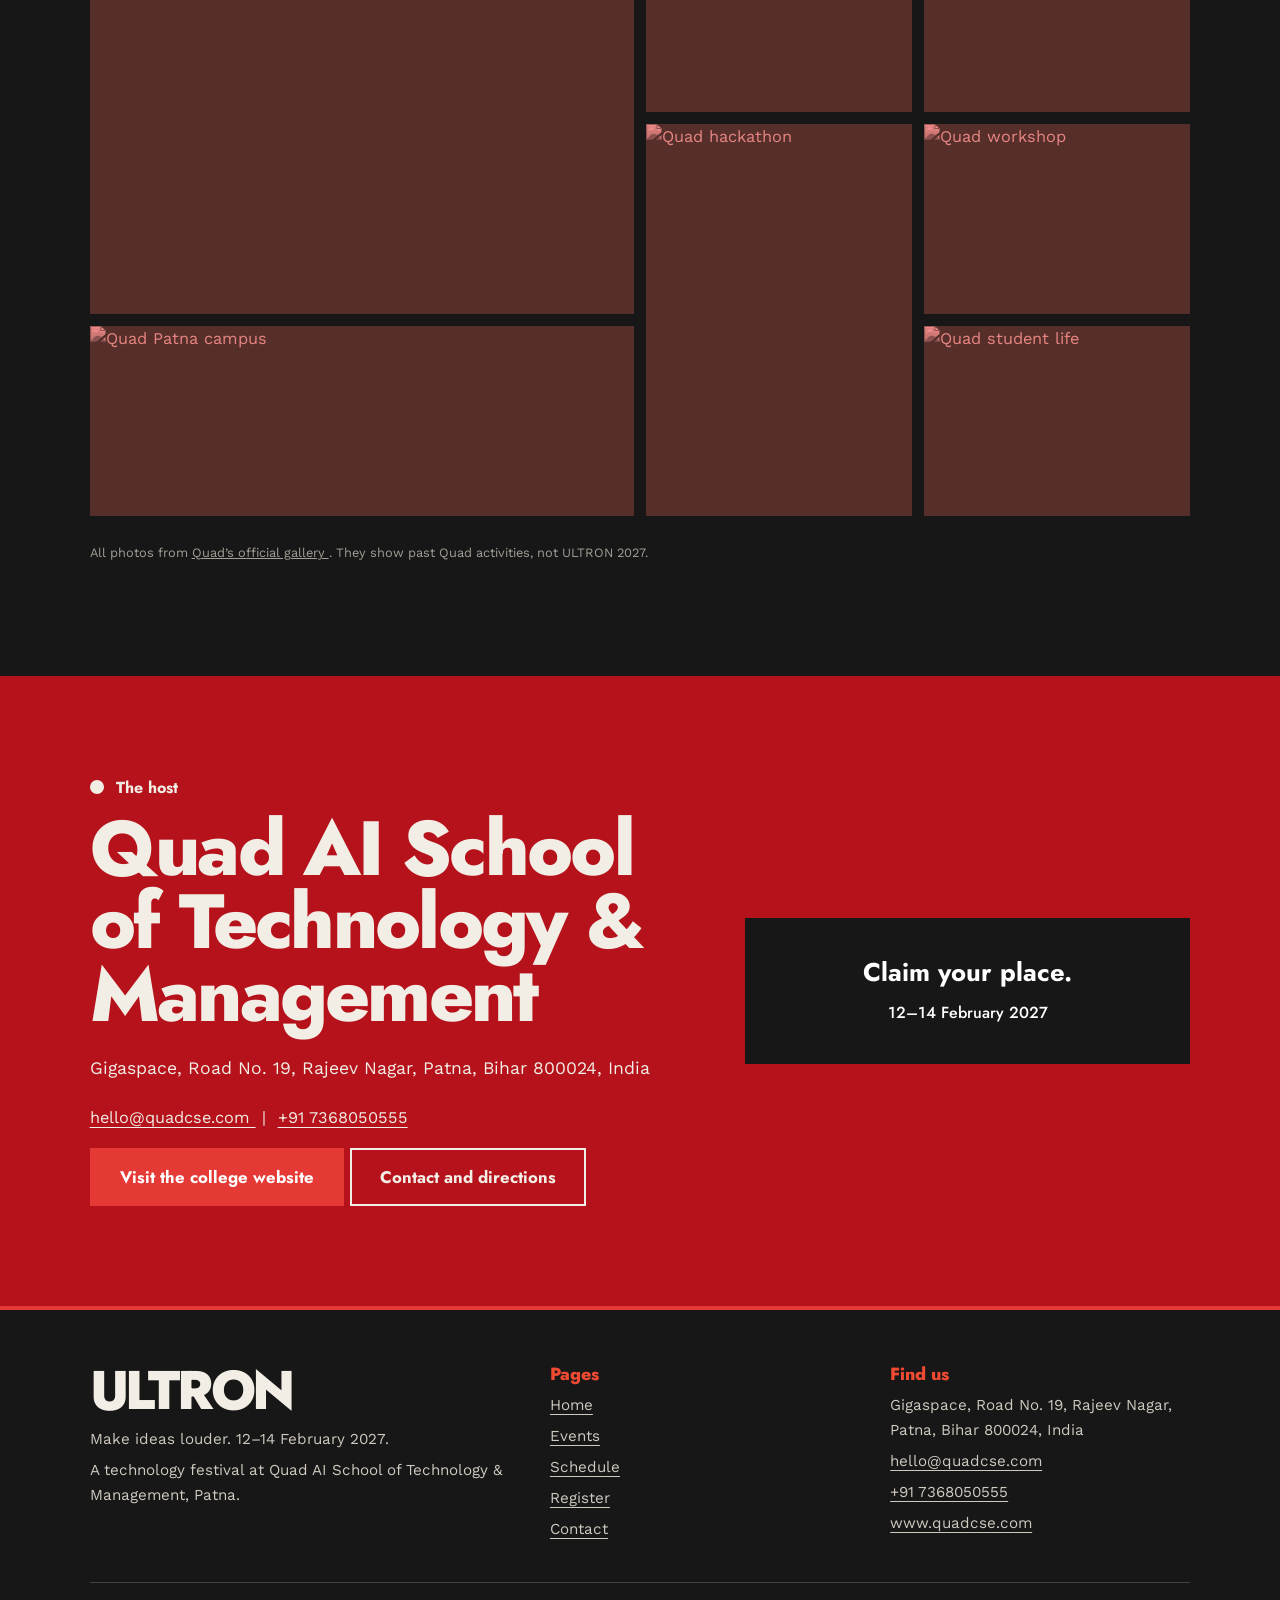
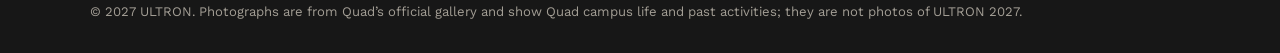
==== commit 78f295d6: "Update website" ====
--- a/index.html
+++ b/index.html
@@ -1,25 +1,538 @@
 <!DOCTYPE html>
-<html lang="en"><head><meta charset="UTF-8"><meta name="viewport" content="width=device-width, initial-scale=1.0"><title>ULTRON 2027 | Index</title><meta name="description" content="ULTRON is a three-day technology festival, 12-14 February 2027, at Quad AI School of Technology & Management, Patna."><meta name="theme-color" content="#B5121B"><link rel="stylesheet" href="style.css"></head>
-<body><a class="skip" href="#main">Skip to content</a>
-<header class="site-header"><a class="logo" href="index.html"><span class="mark"></span>ULTRON</a><nav class="nav" id="nav" aria-label="Main"><a href="index.html" aria-current="page">Home</a><a href="events.html">Events</a><a href="schedule.html">Schedule</a><a href="register.html">Register</a><a href="contact.html">Contact</a><a class="nav-cta" href="register.html">Get your pass</a></nav></header>
-<main id="main"><section class="hero"><div class="hero-copy"><div class="label">Technology festival 2027</div><h1>ULT<span>RON</span></h1><p class="tag">Make ideas louder.</p>
-<p class="lead muted">Three days where technology meets imagination. Build something bold, find your people, and watch the future take shape.</p>
-<div class="meta"><div><small>When</small><strong>12&ndash;14 February 2027</strong></div><div><small>Where</small><strong>Quad AI School, Patna</strong></div><div><small>Open to</small><strong>All students and visitors</strong></div></div>
-<div class="cta-row"><a class="btn" href="register.html">Register now</a><a class="btn ghost" href="events.html">See the six events</a><span class="count">12 February 2027</span></div></div>
-<div class="hero-art"><i class="sh c1" data-depth="-26" aria-hidden="true"></i><i class="sh sq" data-depth="30" aria-hidden="true"></i><i class="sh tri" data-depth="-18" aria-hidden="true"></i><i class="sh half" data-depth="22" aria-hidden="true"></i><i class="sh ring" data-depth="36" aria-hidden="true"></i>
-<figure class="hero-photo" data-depth="10"><img src="https://www.quadcse.com/gallery-photos/hackathons-img-40-640.webp" alt="Students building at a Quad hackathon"></figure></div></section>
-<div class="ticker" aria-hidden="true"><div><span>Create without permission <b>&#9679;</b></span><span>Think in public <b>&#9632;</b></span><span>Build the unexpected <b>&#9650;</b></span><span>Create without permission <b>&#9679;</b></span><span>Think in public <b>&#9632;</b></span><span>Build the unexpected <b>&#9650;</b></span><span>Create without permission <b>&#9679;</b></span><span>Think in public <b>&#9632;</b></span><span>Build the unexpected <b>&#9650;</b></span><span>Create without permission <b>&#9679;</b></span><span>Think in public <b>&#9632;</b></span><span>Build the unexpected <b>&#9650;</b></span></div></div><section class="sec s-cream intro"><div class="split"><div class="rv"><div class="ph "><img src="https://www.quadcse.com/gallery-photos/patna-campus-4-640.webp" alt="Quad AI campus in Patna" loading="lazy"></div></div><div class="rv"><div class="label">The idea</div><h2>Not just a fest. A creative collision.</h2>
-<p class="lead">ULTRON is a meeting point for makers, coders, artists, performers and curious minds. Come for the competition. Stay for the conversations, collaborations and unexpected discoveries.</p>
-<div class="stats"><div><b>3</b><span>days of ideas and energy</span></div><div><b>6</b><span>events to enter</span></div><div><b>6</b><span>campus venues</span></div></div></div></div></section><section class="sec s-char"><div class="label">Featured events</div><h2>Find your kind of chaos.</h2><p class="lead muted" style="margin-bottom:40px">From a 24-hour code sprint to the loudest stage on campus, there is a space for every kind of talent.</p><div class="grid3"><a class="card rv" href="events.html"><div class="ph "><img src="https://www.quadcse.com/gallery-photos/hackathons-img-2-640.webp" alt="Students working at a Quad hackathon" loading="lazy"></div><div class="body"><div class="when">12 Feb, 10:00 AM</div><h3>Hackathon</h3><p>A 24-hour build sprint for ideas that solve real problems.</p></div></a><a class="card rv" href="events.html"><div class="ph "><img src="https://www.quadcse.com/gallery-photos/workshops-img-20-640.webp" alt="Students at a Quad workshop" loading="lazy"></div><div class="body"><div class="when">12 Feb, 1:00 PM</div><h3>Robo Wars</h3><p>Put your engineering, strategy and machine control to the test.</p></div></a><a class="card rv" href="events.html"><div class="ph "><img src="https://www.quadcse.com/gallery-photos/workshops-img-11-640.webp" alt="Students in a Quad workshop session" loading="lazy"></div><div class="body"><div class="when">12 Feb, 3:00 PM</div><h3>Design Jam</h3><p>Turn a prompt into a thoughtful visual experience.</p></div></a></div><p style="margin-top:34px"><a class="btn" href="events.html">All events, venues and fees</a></p></section><section class="sec s-red"><div class="label">Festival highlights</div><h2>More than the contests.</h2><div class="hl">
-<div class="rv"><div class="ph "><img src="https://www.quadcse.com/gallery-photos/hackathons-img-37-640.webp" alt="Hackathon participants at Quad" loading="lazy"></div><h3>Hackathon floor</h3><p>A 24-hour build sprint kicks off in the Innovation Lab on 12 Feb.</p></div>
-<div class="rv"><div class="ph "><img src="https://www.quadcse.com/gallery-photos/workshops-img-34-640.webp" alt="Workshop at Quad" loading="lazy"></div><h3>Workshop sessions</h3><p>Hands-on sessions in the Seminar Hall on 13 Feb.</p></div>
-<div class="rv"><div class="ph "><img src="https://www.quadcse.com/gallery-photos/student-life-img-33-640.webp" alt="Students on the Quad campus" loading="lazy"></div><h3>Campus life</h3><p>Evening socials with food and music close out each day.</p></div>
-<div class="rv"><div class="ph "><img src="https://www.quadcse.com/gallery-photos/events-2026-30-640.webp" alt="Event at Quad" loading="lazy"></div><h3>Open stage</h3><p>Open Mic on 14 Feb is free to enter. Bring a poem, a story or a joke.</p></div></div>
-<p class="credit">Photos: Quad AI official gallery (hackathons, workshops, student life, events).</p></section><section class="sec s-cream"><div class="vid-wrap"><div class="rv"><div class="label">Watch</div><h2>Feel the frequency.</h2><p class="lead">A quick look at the energy behind ULTRON. Press play, turn the sound up and get a feel for what is coming to campus.</p><p><a class="btn dark" href="https://youtube.com/shorts/zouMhNge0qQ?si=lyOEk7GjDt3W75Ca" target="_blank" rel="noopener">Open on YouTube</a></p></div>
-<div class="vid rv"><iframe src="https://www.youtube-nocookie.com/embed/zouMhNge0qQ" title="ULTRON video" loading="lazy" allow="accelerometer; autoplay; clipboard-write; encrypted-media; gyroscope; picture-in-picture; web-share" referrerpolicy="strict-origin-when-cross-origin" allowfullscreen></iframe></div></div></section><section class="sec s-char"><div class="label">Gallery</div><h2>Inside Quad, in pictures.</h2><div class="gal"><div class="ph w2 t2"><img src="https://www.quadcse.com/gallery-photos/patna-campus-1-640.webp" alt="Quad Patna campus" loading="lazy"></div><div class="ph "><img src="https://www.quadcse.com/gallery-photos/student-life-img-7-640.webp" alt="Quad student life" loading="lazy"></div><div class="ph "><img src="https://www.quadcse.com/gallery-photos/events-img-14-640.webp" alt="Quad campus event" loading="lazy"></div><div class="ph t2"><img src="https://www.quadcse.com/gallery-photos/hackathons-img-6-640.webp" alt="Quad hackathon" loading="lazy"></div><div class="ph "><img src="https://www.quadcse.com/gallery-photos/workshops-workshop-2-640.webp" alt="Quad workshop" loading="lazy"></div><div class="ph w2"><img src="https://www.quadcse.com/gallery-photos/patna-campus-8-640.webp" alt="Quad Patna campus" loading="lazy"></div><div class="ph "><img src="https://www.quadcse.com/gallery-photos/student-life-4-640.webp" alt="Quad student life" loading="lazy"></div></div><p class="credit muted">All photos from <a href="https://www.quadcse.com/gallery#ch-hackathons" target="_blank" rel="noopener">Quad&rsquo;s official gallery</a>. They show past Quad activities, not ULTRON 2027.</p></section><section class="sec s-red"><div class="info"><div class="rv"><div class="label">The host</div><h2>Quad AI School of Technology &amp; Management</h2><address>Gigaspace, Road No. 19, Rajeev Nagar, Patna, Bihar 800024, India</address><p><a class="l" href="mailto:hello@quadcse.com">hello@quadcse.com</a> &nbsp;|&nbsp; <a class="l" href="tel:+917368050555">+91 7368050555</a></p><a class="btn" href="https://www.quadcse.com" target="_blank" rel="noopener">Visit the college website</a> <a class="btn ghost" href="contact.html">Contact and directions</a></div>
-<div class="rv"><a class="btn dark" style="font-size:1.6rem;padding:34px 40px;display:block;text-align:center" href="register.html">Claim your place.<br><span style="font-size:1rem;font-weight:500">12&ndash;14 February 2027</span></a></div></div></section></main>
-<footer class="site-footer"><div class="foot"><div><div class="big-logo">ULTRON</div><p>Make ideas louder. 12&ndash;14 February 2027.</p><p>A technology festival at Quad AI School of Technology &amp; Management, Patna.</p></div>
-<div><h3>Pages</h3><p><a href="index.html">Home</a></p><p><a href="events.html">Events</a></p><p><a href="schedule.html">Schedule</a></p><p><a href="register.html">Register</a></p><p><a href="contact.html">Contact</a></p></div>
-<div><h3>Find us</h3><address>Gigaspace, Road No. 19, Rajeev Nagar, Patna, Bihar 800024, India</address><p><a href="mailto:hello@quadcse.com">hello@quadcse.com</a></p><p><a href="tel:+917368050555">+91 7368050555</a></p><p><a href="https://www.quadcse.com" target="_blank" rel="noopener">www.quadcse.com</a></p></div></div>
-<div class="copy">&copy; 2027 ULTRON. Photographs are from Quad&rsquo;s official gallery and show Quad campus life and past activities; they are not photos of ULTRON 2027.</div></footer>
-</body></html>
+<html lang="en">
+ <head>
+  <meta charset="utf-8"/>
+  <meta content="width=device-width, initial-scale=1.0" name="viewport"/>
+  <title>
+   ULTRON 2027: Make ideas louder
+  </title>
+  <meta content="ULTRON is a three-day technology festival, 12-14 February 2027, at Quad AI School of Technology &amp; Management, Patna." name="description"/>
+  <meta content="#B5121B" name="theme-color"/>
+  <link href="style.css" rel="stylesheet"/>
+ </head>
+ <body>
+  <a class="skip" href="#main">
+   Skip to content
+  </a>
+  <header class="site-header">
+   <a class="logo" href="index.html">
+    <span class="mark">
+    </span>
+    ULTRON
+   </a>
+   <nav aria-label="Main" class="nav" id="nav">
+    <a aria-current="page" href="index.html">
+     Home
+    </a>
+    <a href="events.html">
+     Events
+    </a>
+    <a href="schedule.html">
+     Schedule
+    </a>
+    <a href="register.html">
+     Register
+    </a>
+    <a href="contact.html">
+     Contact
+    </a>
+    <a class="nav-cta" href="register.html">
+     Get your pass
+    </a>
+    <a download="ULTRON-2027-Brochure.pdf" href="ULTRON-2027-Brochure.pdf">
+     Download brochure
+    </a>
+   </nav>
+  </header>
+  <main id="main">
+   <section class="hero">
+    <div class="hero-copy">
+     <div class="label">
+      Technology festival 2027
+     </div>
+     <h1>
+      ULT
+      <span>
+       RON
+      </span>
+     </h1>
+     <p class="tag">
+      Make ideas louder.
+     </p>
+     <p class="lead muted">
+      Three days where technology meets imagination. Build something bold, find your people, and watch the future take shape.
+     </p>
+     <div class="meta">
+      <div>
+       <small>
+        When
+       </small>
+       <strong>
+        12&ndash;14 February 2027
+       </strong>
+      </div>
+      <div>
+       <small>
+        Where
+       </small>
+       <strong>
+        Quad AI School, Patna
+       </strong>
+      </div>
+      <div>
+       <small>
+        Open to
+       </small>
+       <strong>
+        All students and visitors
+       </strong>
+      </div>
+     </div>
+     <div class="cta-row">
+      <a class="btn" href="register.html">
+       Register now
+      </a>
+      <a class="btn ghost" href="events.html">
+       See the six events
+      </a>
+      <span class="count" id="countdown">
+       12 February 2027
+      </span>
+     </div>
+    </div>
+    <div class="hero-art">
+     <i aria-hidden="true" class="sh c1">
+     </i>
+     <i aria-hidden="true" class="sh sq">
+     </i>
+     <i aria-hidden="true" class="sh tri">
+     </i>
+     <i aria-hidden="true" class="sh half">
+     </i>
+     <i aria-hidden="true" class="sh ring">
+     </i>
+     <figure class="hero-photo">
+      <img alt="Students building at a Quad hackathon" src="https://www.quadcse.com/gallery-photos/hackathons-img-40-640.webp"/>
+     </figure>
+    </div>
+   </section>
+   <div aria-hidden="true" class="ticker">
+    <div>
+     <span>
+      Create without permission
+      <b>
+       ●
+      </b>
+     </span>
+     <span>
+      Think in public
+      <b>
+       ■
+      </b>
+     </span>
+     <span>
+      Build the unexpected
+      <b>
+       ▲
+      </b>
+     </span>
+     <span>
+      Create without permission
+      <b>
+       ●
+      </b>
+     </span>
+     <span>
+      Think in public
+      <b>
+       ■
+      </b>
+     </span>
+     <span>
+      Build the unexpected
+      <b>
+       ▲
+      </b>
+     </span>
+     <span>
+      Create without permission
+      <b>
+       ●
+      </b>
+     </span>
+     <span>
+      Think in public
+      <b>
+       ■
+      </b>
+     </span>
+     <span>
+      Build the unexpected
+      <b>
+       ▲
+      </b>
+     </span>
+     <span>
+      Create without permission
+      <b>
+       ●
+      </b>
+     </span>
+     <span>
+      Think in public
+      <b>
+       ■
+      </b>
+     </span>
+     <span>
+      Build the unexpected
+      <b>
+       ▲
+      </b>
+     </span>
+    </div>
+   </div>
+   <section class="sec s-cream intro">
+    <div class="split">
+     <div class="rv">
+      <div class="ph">
+       <img alt="Quad AI campus in Patna" loading="lazy" src="https://www.quadcse.com/gallery-photos/patna-campus-4-640.webp"/>
+      </div>
+     </div>
+     <div class="rv">
+      <div class="label">
+       The idea
+      </div>
+      <h2>
+       Not just a fest. A creative collision.
+      </h2>
+      <p class="lead">
+       ULTRON is a meeting point for makers, coders, artists, performers and curious minds. Come for the competition. Stay for the conversations, collaborations and unexpected discoveries.
+      </p>
+      <div class="stats">
+       <div>
+        <b>
+         3
+        </b>
+        <span>
+         days of ideas and energy
+        </span>
+       </div>
+       <div>
+        <b>
+         6
+        </b>
+        <span>
+         events to enter
+        </span>
+       </div>
+       <div>
+        <b>
+         6
+        </b>
+        <span>
+         campus venues
+        </span>
+       </div>
+      </div>
+     </div>
+    </div>
+   </section>
+   <section class="sec s-char">
+    <div class="label">
+     Featured events
+    </div>
+    <h2>
+     Find your kind of chaos.
+    </h2>
+    <p class="lead muted" style="margin-bottom:40px">
+     From a 24-hour code sprint to the loudest stage on campus, there is a space for every kind of talent.
+    </p>
+    <div class="grid3">
+     <a class="card rv" href="events.html">
+      <div class="ph">
+       <img alt="Students working at a Quad hackathon" loading="lazy" src="https://www.quadcse.com/gallery-photos/hackathons-img-2-640.webp"/>
+      </div>
+      <div class="body">
+       <div class="when">
+        12 Feb, 10:00 AM
+       </div>
+       <h3>
+        Hackathon
+       </h3>
+       <p>
+        A 24-hour build sprint for ideas that solve real problems.
+       </p>
+      </div>
+     </a>
+     <a class="card rv" href="events.html">
+      <div class="ph">
+       <img alt="Students at a Quad workshop" loading="lazy" src="https://www.quadcse.com/gallery-photos/workshops-img-20-640.webp"/>
+      </div>
+      <div class="body">
+       <div class="when">
+        12 Feb, 1:00 PM
+       </div>
+       <h3>
+        Robo Wars
+       </h3>
+       <p>
+        Put your engineering, strategy and machine control to the test.
+       </p>
+      </div>
+     </a>
+     <a class="card rv" href="events.html">
+      <div class="ph">
+       <img alt="Students in a Quad workshop session" loading="lazy" src="https://www.quadcse.com/gallery-photos/workshops-img-11-640.webp"/>
+      </div>
+      <div class="body">
+       <div class="when">
+        12 Feb, 3:00 PM
+       </div>
+       <h3>
+        Design Jam
+       </h3>
+       <p>
+        Turn a prompt into a thoughtful visual experience.
+       </p>
+      </div>
+     </a>
+    </div>
+    <p style="margin-top:34px">
+     <a class="btn" href="events.html">
+      All events, venues and fees
+     </a>
+    </p>
+   </section>
+   <section class="sec s-red">
+    <div class="label">
+     Festival highlights
+    </div>
+    <h2>
+     More than the contests.
+    </h2>
+    <div class="hl">
+     <div class="rv">
+      <div class="ph">
+       <img alt="Hackathon participants at Quad" loading="lazy" src="https://www.quadcse.com/gallery-photos/hackathons-img-37-640.webp"/>
+      </div>
+      <h3>
+       Hackathon floor
+      </h3>
+      <p>
+       A 24-hour build sprint kicks off in the Innovation Lab on 12 Feb.
+      </p>
+     </div>
+     <div class="rv">
+      <div class="ph">
+       <img alt="Workshop at Quad" loading="lazy" src="https://www.quadcse.com/gallery-photos/workshops-img-34-640.webp"/>
+      </div>
+      <h3>
+       Workshop sessions
+      </h3>
+      <p>
+       Hands-on sessions in the Seminar Hall on 13 Feb.
+      </p>
+     </div>
+     <div class="rv">
+      <div class="ph">
+       <img alt="Students on the Quad campus" loading="lazy" src="https://www.quadcse.com/gallery-photos/student-life-img-33-640.webp"/>
+      </div>
+      <h3>
+       Campus life
+      </h3>
+      <p>
+       Evening socials with food and music close out each day.
+      </p>
+     </div>
+     <div class="rv">
+      <div class="ph">
+       <img alt="Event at Quad" loading="lazy" src="https://www.quadcse.com/gallery-photos/events-2026-30-640.webp"/>
+      </div>
+      <h3>
+       Open stage
+      </h3>
+      <p>
+       Open Mic on 14 Feb is free to enter. Bring a poem, a story or a joke.
+      </p>
+     </div>
+    </div>
+    <p class="credit">
+     Photos: Quad AI official gallery (hackathons, workshops, student life, events).
+    </p>
+   </section>
+   <section class="sec s-cream">
+    <div class="vid-wrap">
+     <div class="rv">
+      <div class="label">
+       Watch
+      </div>
+      <h2>
+       Feel the frequency.
+      </h2>
+      <p class="lead">
+       A quick look at the energy behind ULTRON. Press play, turn the sound up and get a feel for what is coming to campus.
+      </p>
+      <p>
+       <a class="btn dark" href="https://youtube.com/shorts/zouMhNge0qQ?si=lyOEk7GjDt3W75Ca" rel="noopener" target="_blank">
+        Open on YouTube
+       </a>
+      </p>
+     </div>
+     <div class="vid rv">
+      <iframe allow="accelerometer; autoplay; clipboard-write; encrypted-media; gyroscope; picture-in-picture; web-share" allowfullscreen="" loading="lazy" referrerpolicy="strict-origin-when-cross-origin" src="https://www.youtube-nocookie.com/embed/zouMhNge0qQ" title="ULTRON video">
+      </iframe>
+     </div>
+    </div>
+   </section>
+   <section class="sec s-char">
+    <div class="label">
+     Gallery
+    </div>
+    <h2>
+     Inside Quad, in pictures.
+    </h2>
+    <div class="gal">
+     <div class="ph w2 t2">
+      <img alt="Quad Patna campus" loading="lazy" src="https://www.quadcse.com/gallery-photos/patna-campus-1-640.webp"/>
+     </div>
+     <div class="ph">
+      <img alt="Quad student life" loading="lazy" src="https://www.quadcse.com/gallery-photos/student-life-img-7-640.webp"/>
+     </div>
+     <div class="ph">
+      <img alt="Quad campus event" loading="lazy" src="https://www.quadcse.com/gallery-photos/events-img-14-640.webp"/>
+     </div>
+     <div class="ph t2">
+      <img alt="Quad hackathon" loading="lazy" src="https://www.quadcse.com/gallery-photos/hackathons-img-6-640.webp"/>
+     </div>
+     <div class="ph">
+      <img alt="Quad workshop" loading="lazy" src="https://www.quadcse.com/gallery-photos/workshops-workshop-2-640.webp"/>
+     </div>
+     <div class="ph w2">
+      <img alt="Quad Patna campus" loading="lazy" src="https://www.quadcse.com/gallery-photos/patna-campus-8-640.webp"/>
+     </div>
+     <div class="ph">
+      <img alt="Quad student life" loading="lazy" src="https://www.quadcse.com/gallery-photos/student-life-4-640.webp"/>
+     </div>
+    </div>
+    <p class="credit muted">
+     All photos from
+     <a href="https://www.quadcse.com/gallery#ch-hackathons" rel="noopener" target="_blank">
+      Quad&rsquo;s official gallery
+     </a>
+     . They show past Quad activities, not ULTRON 2027.
+    </p>
+   </section>
+   <section class="sec s-red">
+    <div class="info">
+     <div class="rv">
+      <div class="label">
+       The host
+      </div>
+      <h2>
+       Quad AI School of Technology &amp; Management
+      </h2>
+      <address>
+       Gigaspace, Road No. 19, Rajeev Nagar, Patna, Bihar 800024, India
+      </address>
+      <p>
+       <a class="l" href="mailto:hello@quadcse.com">
+        hello@quadcse.com
+       </a>
+       &nbsp;|&nbsp;
+       <a class="l" href="tel:+917368050555">
+        +91 7368050555
+       </a>
+      </p>
+      <a class="btn" href="https://www.quadcse.com" rel="noopener" target="_blank">
+       Visit the college website
+      </a>
+      <a class="btn ghost" href="contact.html">
+       Contact and directions
+      </a>
+     </div>
+     <div class="rv">
+      <a class="btn dark" href="register.html" style="font-size:1.6rem;padding:34px 40px;display:block;text-align:center">
+       Claim your place.
+       <br/>
+       <span style="font-size:1rem;font-weight:500">
+        12&ndash;14 February 2027
+       </span>
+      </a>
+     </div>
+    </div>
+   </section>
+  </main>
+  <footer class="site-footer">
+   <div class="foot">
+    <div>
+     <div class="big-logo">
+      ULTRON
+     </div>
+     <p>
+      Make ideas louder. 12&ndash;14 February 2027.
+     </p>
+     <p>
+      A technology festival at Quad AI School of Technology &amp; Management, Patna.
+     </p>
+    </div>
+    <div>
+     <h3>
+      Pages
+     </h3>
+     <p>
+      <a href="index.html">
+       Home
+      </a>
+     </p>
+     <p>
+      <a href="events.html">
+       Events
+      </a>
+     </p>
+     <p>
+      <a href="schedule.html">
+       Schedule
+      </a>
+     </p>
+     <p>
+      <a href="register.html">
+       Register
+      </a>
+     </p>
+     <p>
+      <a href="contact.html">
+       Contact
+      </a>
+     </p>
+    </div>
+    <div>
+     <h3>
+      Find us
+     </h3>
+     <address>
+      Gigaspace, Road No. 19, Rajeev Nagar, Patna, Bihar 800024, India
+     </address>
+     <p>
+      <a href="mailto:hello@quadcse.com">
+       hello@quadcse.com
+      </a>
+     </p>
+     <p>
+      <a href="tel:+917368050555">
+       +91 7368050555
+      </a>
+     </p>
+     <p>
+      <a href="https://www.quadcse.com" rel="noopener" target="_blank">
+       www.quadcse.com
+      </a>
+     </p>
+    </div>
+   </div>
+   <div class="copy">
+    &copy; 2027 ULTRON. Photographs are from Quad&rsquo;s official gallery and show Quad campus life and past activities; they are not photos of ULTRON 2027.
+   </div>
+  </footer>
+ </body>
+</html>
--- a/style.css
+++ b/style.css
@@ -1,142 +1,1143 @@
 /* ULTRON 2027 — Bauhaus-inspired red identity.
    Bauhaus ITC is a commercial font, so Jost (open-licence, Futura-style geometric) is used instead. */
 @import url('https://fonts.googleapis.com/css2?family=Jost:wght@400;500;600;700;800&family=Work+Sans:wght@400;500;600&display=swap');
-:root{--crimson:#B5121B;--red:#E53935;--verm:#F04B32;--char:#171717;--cream:#F2EDE5;--grey:#a39e95;--grey-d:#5c574f;--line:rgba(242,237,229,.2);--line-d:rgba(23,23,23,.2);
---display:'Jost','Futura','Century Gothic','Trebuchet MS',sans-serif;--body:'Work Sans','Segoe UI',Arial,sans-serif}
-*{box-sizing:border-box}html{scroll-behavior:smooth}
-body{margin:0;background:var(--char);color:var(--cream);font:400 1.02rem/1.65 var(--body)}
-a{color:inherit}img{max-width:100%;display:block}h1,h2,h3,p{margin-top:0}
-h1,h2,h3{font-family:var(--display);line-height:.95;letter-spacing:-.035em;font-weight:800}
-:focus-visible{outline:3px solid var(--verm);outline-offset:3px}
-.skip{position:absolute;left:-999px}.skip:focus{left:10px;top:10px;background:var(--cream);color:var(--char);padding:8px 12px;z-index:99}
+:root {
+    --crimson:#B5121B;
+    --red:#E53935;
+    --verm:#F04B32;
+    --char:#171717;
+    --cream:#F2EDE5;
+    --grey:#a39e95;
+    --grey-d:#5c574f;
+    --line:rgba(242,237,229,.2);
+    --line-d:rgba(23,23,23,.2);
+    --display:'Jost','Futura','Century Gothic','Trebuchet MS',sans-serif;
+    --body:'Work Sans','Segoe UI',Arial,sans-serif
+}
+* {
+    box-sizing:border-box
+}
+html {
+    scroll-behavior:smooth
+}
+body {
+    margin:0;
+    background:var(--char);
+    color:var(--cream);
+    font:400 1.02rem/1.65 var(--body)
+}
+a {
+    color:inherit
+}
+img {
+    max-width:100%;
+    display:block
+}
+h1,h2,h3,p {
+    margin-top:0
+}
+h1,h2,h3 {
+    font-family:var(--display);
+    line-height:.95;
+    letter-spacing:-.035em;
+    font-weight:800
+}
+:focus-visible {
+    outline:3px solid var(--verm);
+    outline-offset:3px
+}
+.skip {
+    position:absolute;
+    left:-999px
+}
+.skip:focus {
+    left:10px;
+    top:10px;
+    background:var(--cream);
+    color:var(--char);
+    padding:8px 12px;
+    z-index:99
+}
 /* header */
-.site-header{position:sticky;top:0;z-index:50;background:var(--char);border-bottom:4px solid var(--red);display:flex;align-items:center;justify-content:space-between;padding:12px 5%}
-.logo{display:flex;align-items:center;gap:10px;font:800 1.5rem var(--display);letter-spacing:-.03em;text-decoration:none}
-.mark{width:26px;height:26px;position:relative;display:inline-block}.mark:before{content:"";position:absolute;inset:0;background:var(--red);border-radius:50%}.mark:after{content:"";position:absolute;left:11px;top:11px;width:15px;height:15px;background:var(--cream)}
-.nav{display:flex;gap:6px;align-items:center}.nav a{font:600 .95rem var(--display);padding:8px 14px;text-decoration:none;border-bottom:3px solid transparent}
-.nav a:hover,.nav a[aria-current]{border-color:var(--red)}.nav .nav-cta{background:var(--red);margin-left:10px;border:0;padding:10px 18px}.nav .nav-cta:hover{background:var(--verm)}
-.menu-toggle{display:none;background:none;border:2px solid var(--cream);color:var(--cream);font:700 .9rem var(--display);padding:7px 14px;cursor:pointer}
+.site-header {
+    position:sticky;
+    top:0;
+    z-index:50;
+    background:var(--char);
+    border-bottom:4px solid var(--red);
+    display:flex;
+    align-items:center;
+    justify-content:space-between;
+    padding:12px 5%
+}
+.logo {
+    display:flex;
+    align-items:center;
+    gap:10px;
+    font:800 1.5rem var(--display);
+    letter-spacing:-.03em;
+    text-decoration:none
+}
+.mark {
+    width:26px;
+    height:26px;
+    position:relative;
+    display:inline-block
+}
+.mark:before {
+    content:"";
+    position:absolute;
+    inset:0;
+    background:var(--red);
+    border-radius:50%
+}
+.mark:after {
+    content:"";
+    position:absolute;
+    left:11px;
+    top:11px;
+    width:15px;
+    height:15px;
+    background:var(--cream)
+}
+.nav {
+    display:flex;
+    gap:6px;
+    align-items:center
+}
+.nav a {
+    font:600 .95rem var(--display);
+    padding:8px 14px;
+    text-decoration:none;
+    border-bottom:3px solid transparent
+}
+.nav a:hover,.nav a[aria-current] {
+    border-color:var(--red)
+}
+.nav .nav-cta {
+    background:var(--red);
+    margin-left:10px;
+    border:0;
+    padding:10px 18px
+}
+.nav .nav-cta:hover {
+    background:var(--verm)
+}
 /* buttons */
-.btn{display:inline-block;background:var(--red);color:#fff;font:700 1.05rem var(--display);padding:15px 28px;text-decoration:none;border:2px solid var(--red);cursor:pointer;transition:background .2s,color .2s,transform .2s}
-.btn:hover{background:var(--cream);color:var(--char);border-color:var(--cream);transform:translateY(-2px)}
-.btn.ghost{background:transparent;border-color:currentColor;color:inherit}.btn.ghost:hover{background:var(--cream);color:var(--char)}
-.btn.dark{background:var(--char);border-color:var(--char)}.btn.dark:hover{background:transparent;color:var(--char)}
+.btn {
+    display:inline-block;
+    background:var(--red);
+    color:#fff;
+    font:700 1.05rem var(--display);
+    padding:15px 28px;
+    text-decoration:none;
+    border:2px solid var(--red);
+    cursor:pointer;
+    transition:background .2s,color .2s,transform .2s
+}
+.btn:hover {
+    background:var(--cream);
+    color:var(--char);
+    border-color:var(--cream);
+    transform:translateY(-2px)
+}
+.btn.ghost {
+    background:transparent;
+    border-color:currentColor;
+    color:inherit
+}
+.btn.ghost:hover {
+    background:var(--cream);
+    color:var(--char)
+}
+.btn.dark {
+    background:var(--char);
+    border-color:var(--char)
+}
+.btn.dark:hover {
+    background:transparent;
+    color:var(--char)
+}
 /* sections */
-.sec{padding:100px 7%;position:relative;overflow:hidden}.s-cream{background:var(--cream);color:var(--char)}.s-red{background:var(--crimson)}.s-char{background:var(--char)}
-.sec>*{position:relative}.sec h2{font-size:clamp(2.6rem,6vw,5.2rem);margin-bottom:22px}
-.lead{max-width:60ch;font-size:1.12rem}.s-cream .muted{color:var(--grey-d)}.muted{color:var(--grey)}
-.label{font:700 1rem var(--display);color:var(--red);margin-bottom:14px;display:flex;align-items:center;gap:12px}.label:before{content:"";width:14px;height:14px;background:currentColor;border-radius:50%}
-.s-red .label{color:var(--cream)}
-.split{display:grid;grid-template-columns:1fr 1fr;gap:7%;align-items:center}
+.sec {
+    padding:100px 7%;
+    position:relative;
+    overflow:hidden
+}
+.s-cream {
+    background:var(--cream);
+    color:var(--char)
+}
+.s-red {
+    background:var(--crimson)
+}
+.s-char {
+    background:var(--char)
+}
+.sec>* {
+    position:relative
+}
+.sec h2 {
+    font-size:clamp(2.6rem,6vw,5.2rem);
+    margin-bottom:22px
+}
+.lead {
+    max-width:60ch;
+    font-size:1.12rem
+}
+.s-cream .muted {
+    color:var(--grey-d)
+}
+.muted {
+    color:var(--grey)
+}
+.label {
+    font:700 1rem var(--display);
+    color:var(--red);
+    margin-bottom:14px;
+    display:flex;
+    align-items:center;
+    gap:12px
+}
+.label:before {
+    content:"";
+    width:14px;
+    height:14px;
+    background:currentColor;
+    border-radius:50%
+}
+.s-red .label {
+    color:var(--cream)
+}
+.split {
+    display:grid;
+    grid-template-columns:1fr 1fr;
+    gap:7%;
+    align-items:center
+}
 /* shapes */
-.sh{position:absolute;display:block;pointer-events:none;transition:translate .25s ease-out}
-.c1{background:var(--crimson);border-radius:50%}.sq{background:var(--cream)}.tri{background:var(--verm);clip-path:polygon(50% 0,100% 100%,0 100%)}.half{background:var(--red);border-radius:999px 999px 0 0}.ring{border:14px solid var(--cream);border-radius:50%}
+.sh {
+    position:absolute;
+    display:block;
+    pointer-events:none;
+    transition:translate .25s ease-out
+}
+.c1 {
+    background:var(--crimson);
+    border-radius:50%
+}
+.sq {
+    background:var(--cream)
+}
+.tri {
+    background:var(--verm);
+    clip-path:polygon(50% 0,100% 100%,0 100%)
+}
+.half {
+    background:var(--red);
+    border-radius:999px 999px 0 0
+}
+.ring {
+    border:14px solid var(--cream);
+    border-radius:50%
+}
 /* hero */
-.hero{display:grid;grid-template-columns:1.15fr .85fr;min-height:calc(100vh - 70px);overflow:hidden;position:relative}
-.hero-copy{padding:70px 4% 60px 7%;display:flex;flex-direction:column;justify-content:center;position:relative;z-index:2}
-.hero h1{font-size:clamp(4.6rem,15.5vw,14rem);letter-spacing:-.06em;margin:0 0 14px;line-height:.82}
-.hero h1 span{color:var(--red)}
-.tag{font:700 clamp(1.3rem,2.6vw,2rem) var(--display);margin-bottom:26px}
-.meta{display:flex;flex-wrap:wrap;gap:12px 40px;margin:8px 0 30px}.meta small{display:block;color:var(--grey);font-size:.85rem}.meta strong{font:700 1.15rem var(--display)}
-.cta-row{display:flex;gap:14px;flex-wrap:wrap;align-items:center}.count{font:700 1.05rem var(--display);border-left:4px solid var(--red);padding-left:14px}
-.hero-art{position:relative;background:var(--crimson);min-height:560px}
-.hero-photo{position:absolute;margin:0;right:9%;top:12%;width:74%;aspect-ratio:1;border-radius:50%;overflow:hidden;border:8px solid var(--cream);background:var(--char);translate:0 0;transition:translate .25s ease-out}
-.hero-photo img{width:100%;height:100%;object-fit:cover}
-.hero-art .c1{background:var(--char);width:38%;aspect-ratio:1;left:-6%;bottom:6%}.hero-art .sq{width:17%;aspect-ratio:1;left:12%;top:8%}.hero-art .tri{width:26%;aspect-ratio:1;right:4%;bottom:5%}.hero-art .half{width:24%;height:12%;left:30%;bottom:0;background:var(--cream)}.hero-art .ring{width:15%;aspect-ratio:1;right:4%;top:4%;border-width:10px;border-color:var(--char)}
-.ticker{background:var(--cream);color:var(--char);overflow:hidden;white-space:nowrap;border-block:4px solid var(--char)}
-.ticker div{display:inline-block;padding:14px 0;font:800 1.4rem var(--display);animation:tick 28s linear infinite}.ticker span{padding:0 28px}.ticker b{color:var(--red)}
-@keyframes tick{to{transform:translateX(-50%)}}
+.hero {
+    display:grid;
+    grid-template-columns:1.15fr .85fr;
+    min-height:calc(100vh - 70px);
+    overflow:hidden;
+    position:relative
+}
+.hero-copy {
+    padding:70px 4% 60px 7%;
+    display:flex;
+    flex-direction:column;
+    justify-content:center;
+    position:relative;
+    z-index:2
+}
+.hero h1 {
+    font-size:clamp(4.6rem,15.5vw,14rem);
+    letter-spacing:-.06em;
+    margin:0 0 14px;
+    line-height:.82
+}
+.hero h1 span {
+    color:var(--red)
+}
+.tag {
+    font:700 clamp(1.3rem,2.6vw,2rem) var(--display);
+    margin-bottom:26px
+}
+.meta {
+    display:flex;
+    flex-wrap:wrap;
+    gap:12px 40px;
+    margin:8px 0 30px
+}
+.meta small {
+    display:block;
+    color:var(--grey);
+    font-size:.85rem
+}
+.meta strong {
+    font:700 1.15rem var(--display)
+}
+.cta-row {
+    display:flex;
+    gap:14px;
+    flex-wrap:wrap;
+    align-items:center
+}
+.count {
+    font:700 1.05rem var(--display);
+    border-left:4px solid var(--red);
+    padding-left:14px
+}
+.hero-art {
+    position:relative;
+    background:var(--crimson);
+    min-height:560px
+}
+.hero-photo {
+    position:absolute;
+    margin:0;
+    right:9%;
+    top:12%;
+    width:74%;
+    aspect-ratio:1;
+    border-radius:50%;
+    overflow:hidden;
+    border:8px solid var(--cream);
+    background:var(--char);
+    translate:0 0;
+    transition:translate .25s ease-out
+}
+.hero-photo img {
+    width:100%;
+    height:100%;
+    object-fit:cover
+}
+.hero-art .c1 {
+    background:var(--char);
+    width:38%;
+    aspect-ratio:1;
+    left:-6%;
+    bottom:6%
+}
+.hero-art .sq {
+    width:17%;
+    aspect-ratio:1;
+    left:12%;
+    top:8%
+}
+.hero-art .tri {
+    width:26%;
+    aspect-ratio:1;
+    right:4%;
+    bottom:5%
+}
+.hero-art .half {
+    width:24%;
+    height:12%;
+    left:30%;
+    bottom:0;
+    background:var(--cream)
+}
+.hero-art .ring {
+    width:15%;
+    aspect-ratio:1;
+    right:4%;
+    top:4%;
+    border-width:10px;
+    border-color:var(--char)
+}
+.ticker {
+    background:var(--cream);
+    color:var(--char);
+    overflow:hidden;
+    white-space:nowrap;
+    border-block:4px solid var(--char)
+}
+.ticker div {
+    display:inline-block;
+    padding:14px 0;
+    font:800 1.4rem var(--display);
+    animation:tick 28s linear infinite
+}
+.ticker span {
+    padding:0 28px
+}
+.ticker b {
+    color:var(--red)
+}
+@keyframes tick {
+    to {
+        transform:translateX(-50%)
+    }
+}
 /* photo helpers: duotone that turns to colour on hover */
-.ph{position:relative;overflow:hidden;background:var(--grey-d);aspect-ratio:4/3}.ph img{width:100%;height:100%;object-fit:cover;filter:grayscale(1) contrast(1.1);transition:filter .4s,transform .5s}
-.ph:after{content:"";position:absolute;inset:0;background:var(--red);mix-blend-mode:multiply;opacity:.6;transition:opacity .4s;pointer-events:none}
-.ph:hover:after{opacity:0}.ph:hover img{filter:none;transform:scale(1.04)}
+.ph {
+    position:relative;
+    overflow:hidden;
+    background:var(--grey-d);
+    aspect-ratio:4/3
+}
+.ph img {
+    width:100%;
+    height:100%;
+    object-fit:cover;
+    filter:grayscale(1) contrast(1.1);
+    transition:filter .4s,transform .5s
+}
+.ph:after {
+    content:"";
+    position:absolute;
+    inset:0;
+    background:var(--red);
+    mix-blend-mode:multiply;
+    opacity:.6;
+    transition:opacity .4s;
+    pointer-events:none
+}
+.ph:hover:after {
+    opacity:0
+}
+.ph:hover img {
+    filter:none;
+    transform:scale(1.04)
+}
 /* intro */
-.intro .ph{aspect-ratio:1;border-radius:50% 50% 0 50%}.stats{display:grid;grid-template-columns:repeat(3,1fr);gap:0;margin-top:34px;border-top:4px solid var(--char)}
-.stats div{padding:16px 14px 0 0}.stats b{display:block;font:800 3.6rem/1 var(--display);color:var(--crimson);letter-spacing:-.05em}.stats span{font-size:.95rem}
+.intro .ph {
+    aspect-ratio:1;
+    border-radius:50% 50% 0 50%
+}
+.stats {
+    display:grid;
+    grid-template-columns:repeat(3,1fr);
+    gap:0;
+    margin-top:34px;
+    border-top:4px solid var(--char)
+}
+.stats div {
+    padding:16px 14px 0 0
+}
+.stats b {
+    display:block;
+    font:800 3.6rem/1 var(--display);
+    color:var(--crimson);
+    letter-spacing:-.05em
+}
+.stats span {
+    font-size:.95rem
+}
 /* event cards */
-.grid3{display:grid;grid-template-columns:repeat(3,1fr);gap:22px}
-.card{background:var(--char);color:var(--cream);display:flex;flex-direction:column;text-decoration:none;transition:transform .25s}.card:hover{transform:translateY(-6px)}
-.card .body{padding:22px 24px 26px;border-bottom:6px solid var(--red);flex:1}.card:nth-child(3n+2) .body{border-color:var(--verm)}.card:nth-child(3n) .body{border-color:var(--crimson)}
-.card h3{font-size:2.1rem;margin:6px 0 10px}.card p{color:#cfc9bf;font-size:.95rem;margin-bottom:12px}.when{font:600 .95rem var(--display);color:var(--verm)}
-.chips{display:flex;flex-wrap:wrap;gap:8px;margin-top:6px}.chips span{border:1.5px solid var(--line);padding:3px 11px;font:600 .85rem var(--display)}.chips .fee{background:var(--cream);color:var(--char);border-color:var(--cream)}
-.credit{font-size:.8rem;margin-top:26px}
+.grid3 {
+    display:grid;
+    grid-template-columns:repeat(3,1fr);
+    gap:22px
+}
+.card {
+    background:var(--char);
+    color:var(--cream);
+    display:flex;
+    flex-direction:column;
+    text-decoration:none;
+    transition:transform .25s
+}
+.card:hover {
+    transform:translateY(-6px)
+}
+.card .body {
+    padding:22px 24px 26px;
+    border-bottom:6px solid var(--red);
+    flex:1
+}
+.card:nth-child(3n+2) .body {
+    border-color:var(--verm)
+}
+.card:nth-child(3n) .body {
+    border-color:var(--crimson)
+}
+.card h3 {
+    font-size:2.1rem;
+    margin:6px 0 10px
+}
+.card p {
+    color:#cfc9bf;
+    font-size:.95rem;
+    margin-bottom:12px
+}
+.when {
+    font:600 .95rem var(--display);
+    color:var(--verm)
+}
+.chips {
+    display:flex;
+    flex-wrap:wrap;
+    gap:8px;
+    margin-top:6px
+}
+.chips span {
+    border:1.5px solid var(--line);
+    padding:3px 11px;
+    font:600 .85rem var(--display)
+}
+.chips .fee {
+    background:var(--cream);
+    color:var(--char);
+    border-color:var(--cream)
+}
+.credit {
+    font-size:.8rem;
+    margin-top:26px
+}
 /* highlights */
-.hl{display:grid;grid-template-columns:repeat(4,1fr);gap:0}.hl>div{padding:0}.hl .ph{aspect-ratio:3/4}.hl h3{font-size:1.7rem;margin:16px 0 6px}.hl p{font-size:.93rem;margin:0 18px 0 0}
-.hl>div:nth-child(even){margin-top:50px}
+.hl {
+    display:grid;
+    grid-template-columns:repeat(4,1fr);
+    gap:0
+}
+.hl>div {
+    padding:0
+}
+.hl .ph {
+    aspect-ratio:3/4
+}
+.hl h3 {
+    font-size:1.7rem;
+    margin:16px 0 6px
+}
+.hl p {
+    font-size:.93rem;
+    margin:0 18px 0 0
+}
+.hl>div:nth-child(even) {
+    margin-top:50px
+}
 /* video */
-.vid-wrap{display:grid;grid-template-columns:1.1fr .9fr;gap:7%;align-items:center}
-.vid{position:relative;aspect-ratio:9/16;width:min(100%,340px);margin:0 auto;background:#000;border:8px solid var(--cream);box-shadow:18px 18px 0 var(--char)}.vid iframe{position:absolute;inset:0;width:100%;height:100%;border:0}
+.vid-wrap {
+    display:grid;
+    grid-template-columns:1.1fr .9fr;
+    gap:7%;
+    align-items:center
+}
+.vid {
+    position:relative;
+    aspect-ratio:9/16;
+    width:min(100%,340px);
+    margin:0 auto;
+    background:#000;
+    border:8px solid var(--cream);
+    box-shadow:18px 18px 0 var(--char)
+}
+.vid iframe {
+    position:absolute;
+    inset:0;
+    width:100%;
+    height:100%;
+    border:0
+}
 /* gallery */
-.gal{display:grid;grid-template-columns:repeat(4,1fr);grid-auto-rows:190px;gap:12px}.gal .ph{aspect-ratio:auto;height:100%}.gal .w2{grid-column:span 2}.gal .t2{grid-row:span 2}
+.gal {
+    display:grid;
+    grid-template-columns:repeat(4,1fr);
+    grid-auto-rows:190px;
+    gap:12px
+}
+.gal .ph {
+    aspect-ratio:auto;
+    height:100%
+}
+.gal .w2 {
+    grid-column:span 2
+}
+.gal .t2 {
+    grid-row:span 2
+}
 /* info band */
-.info{display:grid;grid-template-columns:1.3fr 1fr;gap:7%;align-items:center}.info address{font-style:normal;margin:14px 0 22px;font-size:1.1rem}.info a.l{text-underline-offset:4px}
+.info {
+    display:grid;
+    grid-template-columns:1.3fr 1fr;
+    gap:7%;
+    align-items:center
+}
+.info address {
+    font-style:normal;
+    margin:14px 0 22px;
+    font-size:1.1rem
+}
+.info a.l {
+    text-underline-offset:4px
+}
 /* page hero */
-.page-hero{display:grid;grid-template-columns:1.2fr .8fr;min-height:380px;border-bottom:4px solid var(--red)}.page-hero>div:first-child{padding:70px 4% 60px 7%;display:flex;flex-direction:column;justify-content:flex-end}
-.page-hero h1{font-size:clamp(3.2rem,9vw,8rem);letter-spacing:-.055em;margin:0}.page-hero h1 span{color:var(--red)}.page-hero .ph{aspect-ratio:auto;height:100%;min-height:260px}
-.page-hero .art{position:relative;background:var(--crimson);overflow:hidden}.page-hero .art .ph{position:absolute;inset:0;mix-blend-mode:normal}
+.page-hero {
+    display:grid;
+    grid-template-columns:1.2fr .8fr;
+    min-height:380px;
+    border-bottom:4px solid var(--red)
+}
+.page-hero>div:first-child {
+    padding:70px 4% 60px 7%;
+    display:flex;
+    flex-direction:column;
+    justify-content:flex-end
+}
+.page-hero h1 {
+    font-size:clamp(3.2rem,9vw,8rem);
+    letter-spacing:-.055em;
+    margin:0
+}
+.page-hero h1 span {
+    color:var(--red)
+}
+.page-hero .ph {
+    aspect-ratio:auto;
+    height:100%;
+    min-height:260px
+}
+.page-hero .art {
+    position:relative;
+    background:var(--crimson);
+    overflow:hidden
+}
+.page-hero .art .ph {
+    position:absolute;
+    inset:0;
+    mix-blend-mode:normal
+}
 /* tables */
-.table-wrap{overflow-x:auto;border:3px solid var(--char)}table{width:100%;border-collapse:collapse;min-width:680px}
-th,td{text-align:left;padding:15px 18px;border-bottom:1px solid var(--line-d)}th{background:var(--char);color:var(--cream);font:700 1rem var(--display)}td strong{font:700 1.1rem var(--display)}.fee-c{font-weight:600;color:var(--crimson);white-space:nowrap}
-tbody tr:hover{background:rgba(229,57,53,.1)}
+.table-wrap {
+    overflow-x:auto;
+    border:3px solid var(--char)
+}
+table {
+    width:100%;
+    border-collapse:collapse;
+    min-width:680px
+}
+th,td {
+    text-align:left;
+    padding:15px 18px;
+    border-bottom:1px solid var(--line-d)
+}
+th {
+    background:var(--char);
+    color:var(--cream);
+    font:700 1rem var(--display)
+}
+td strong {
+    font:700 1.1rem var(--display)
+}
+.fee-c {
+    font-weight:600;
+    color:var(--crimson);
+    white-space:nowrap
+}
+tbody tr:hover {
+    background:rgba(229,57,53,.1)
+}
 /* schedule */
-.tabs{display:none;gap:8px;margin-bottom:22px}.tab{flex:1;background:transparent;border:2px solid var(--char);font:700 1rem var(--display);padding:12px 6px;cursor:pointer;color:inherit}.tab[aria-selected=true]{background:var(--char);color:var(--cream)}
-.days{display:grid;grid-template-columns:repeat(3,1fr);gap:22px}.day{background:var(--char);color:var(--cream)}.day header{background:var(--red);padding:18px 22px}.day header h3{font-size:2.4rem;margin:0}.day header span{font:600 1rem var(--display)}
-.day ol{list-style:none;margin:0;padding:6px 22px 14px}.day li{display:grid;grid-template-columns:82px 1fr;gap:12px;padding:14px 0;border-bottom:1px solid var(--line)}.day li:last-child{border:0}
-.day time{font:700 .95rem var(--display);color:var(--verm)}.day li b{font:700 1.08rem var(--display);display:block;line-height:1.2}.day li small{color:var(--grey);font-size:.88rem}
+.tabs {
+    display:none;
+    gap:8px;
+    margin-bottom:22px
+}
+.tab {
+    flex:1;
+    background:transparent;
+    border:2px solid var(--char);
+    font:700 1rem var(--display);
+    padding:12px 6px;
+    cursor:pointer;
+    color:inherit
+}
+.tab[aria-selected=true] {
+    background:var(--char);
+    color:var(--cream)
+}
+.days {
+    display:grid;
+    grid-template-columns:repeat(3,1fr);
+    gap:22px
+}
+.day {
+    background:var(--char);
+    color:var(--cream)
+}
+.day header {
+    background:var(--red);
+    padding:18px 22px
+}
+.day header h3 {
+    font-size:2.4rem;
+    margin:0
+}
+.day header span {
+    font:600 1rem var(--display)
+}
+.day ol {
+    list-style:none;
+    margin:0;
+    padding:6px 22px 14px
+}
+.day li {
+    display:grid;
+    grid-template-columns:82px 1fr;
+    gap:12px;
+    padding:14px 0;
+    border-bottom:1px solid var(--line)
+}
+.day li:last-child {
+    border:0
+}
+.day time {
+    font:700 .95rem var(--display);
+    color:var(--verm)
+}
+.day li b {
+    font:700 1.08rem var(--display);
+    display:block;
+    line-height:1.2
+}
+.day li small {
+    color:var(--grey);
+    font-size:.88rem
+}
 /* forms */
-.form-shell{display:grid;grid-template-columns:.8fr 1.2fr;gap:7%;align-items:start}.form-aside{position:sticky;top:100px}.form-aside h2{font-size:clamp(2.6rem,5vw,4.4rem)}
-form{display:grid;grid-template-columns:1fr 1fr;gap:22px}.field{display:flex;flex-direction:column;gap:7px}.field.full{grid-column:1/-1}
-.field label,.group-label{font:700 .95rem var(--display)}
-input,select,textarea{width:100%;padding:13px 14px;background:var(--cream);color:var(--char);border:2px solid var(--cream);border-radius:0;font:inherit}
-input:focus,select:focus,textarea:focus{border-color:var(--verm);outline:none;box-shadow:0 0 0 3px rgba(240,75,50,.5)}textarea{min-height:120px;resize:vertical}
-[aria-invalid=true]{border-color:var(--red);background:#fde4e0}.err{color:#ff9a8f;font-size:.88rem;min-height:1.2em;margin:0}
-.choice-row{display:flex;flex-wrap:wrap;gap:10px 22px}.choice-row label{display:flex;gap:8px;align-items:center;font:500 1rem var(--body);cursor:pointer}.choice-row input{width:20px;height:20px;accent-color:var(--red);padding:0}
-.notice{margin:18px 0 0;padding:18px 20px;border-left:8px solid var(--red);background:#242424;display:none}.notice.show{display:block}.notice.ok{border-color:#5fd38d}.notice a{color:var(--verm)}
+.form-shell {
+    display:grid;
+    grid-template-columns:.8fr 1.2fr;
+    gap:7%;
+    align-items:start
+}
+.form-aside {
+    position:sticky;
+    top:100px
+}
+.form-aside h2 {
+    font-size:clamp(2.6rem,5vw,4.4rem)
+}
+form {
+    display:grid;
+    grid-template-columns:1fr 1fr;
+    gap:22px
+}
+.field {
+    display:flex;
+    flex-direction:column;
+    gap:7px
+}
+.field.full {
+    grid-column:1/-1
+}
+.field label,.group-label {
+    font:700 .95rem var(--display)
+}
+input,select,textarea {
+    width:100%;
+    padding:13px 14px;
+    background:var(--cream);
+    color:var(--char);
+    border:2px solid var(--cream);
+    border-radius:0;
+    font:inherit
+}
+input:focus,select:focus,textarea:focus {
+    border-color:var(--verm);
+    outline:none;
+    box-shadow:0 0 0 3px rgba(240,75,50,.5)
+}
+textarea {
+    min-height:120px;
+    resize:vertical
+}
+[aria-invalid=true] {
+    border-color:var(--red);
+    background:#fde4e0
+}
+.err {
+    color:#ff9a8f;
+    font-size:.88rem;
+    min-height:1.2em;
+    margin:0
+}
+.choice-row {
+    display:flex;
+    flex-wrap:wrap;
+    gap:10px 22px
+}
+.choice-row label {
+    display:flex;
+    gap:8px;
+    align-items:center;
+    font:500 1rem var(--body);
+    cursor:pointer
+}
+.choice-row input {
+    width:20px;
+    height:20px;
+    accent-color:var(--red);
+    padding:0
+}
+.notice {
+    margin:18px 0 0;
+    padding:18px 20px;
+    border-left:8px solid var(--red);
+    background:#242424;
+    display:none
+}
+.notice.show {
+    display:block
+}
+.notice.ok {
+    border-color:#5fd38d
+}
+.notice a {
+    color:var(--verm)
+}
 /* contact */
-.contact-grid{display:grid;grid-template-columns:1fr 1fr;gap:22px}.contact-card{padding:34px;background:var(--char);color:var(--cream);border-top:10px solid var(--red)}.contact-card:nth-child(2){border-color:var(--verm)}.contact-card:nth-child(3){border-color:var(--crimson)}
-.contact-card h3{font-size:2rem;margin:0 0 10px}.contact-card p{color:#cfc9bf}.contact-card a{color:var(--cream);text-decoration-color:var(--red);text-decoration-thickness:3px;text-underline-offset:5px;font-weight:600}
+.contact-grid {
+    display:grid;
+    grid-template-columns:1fr 1fr;
+    gap:22px
+}
+.contact-card {
+    padding:34px;
+    background:var(--char);
+    color:var(--cream);
+    border-top:10px solid var(--red)
+}
+.contact-card:nth-child(2) {
+    border-color:var(--verm)
+}
+.contact-card:nth-child(3) {
+    border-color:var(--crimson)
+}
+.contact-card h3 {
+    font-size:2rem;
+    margin:0 0 10px
+}
+.contact-card p {
+    color:#cfc9bf
+}
+.contact-card a {
+    color:var(--cream);
+    text-decoration-color:var(--red);
+    text-decoration-thickness:3px;
+    text-underline-offset:5px;
+    font-weight:600
+}
 /* footer */
-.site-footer{background:var(--char);border-top:4px solid var(--red);padding:56px 7% 30px}.foot{display:grid;grid-template-columns:1.4fr 1fr 1fr;gap:40px}.foot h3{font-size:1.1rem;letter-spacing:0;margin-bottom:10px;color:var(--verm)}
-.foot p,.foot address{color:#cfc9bf;font-style:normal;font-size:.95rem;margin-bottom:6px}.foot a{text-underline-offset:4px}.big-logo{font:800 3.4rem/.9 var(--display);letter-spacing:-.06em;margin-bottom:12px}.copy{margin-top:34px;padding-top:18px;border-top:1px solid var(--line);color:var(--grey);font-size:.82rem}
-/* Content remains visible without JavaScript. */
-.rv{opacity:1;transform:none}
+.site-footer {
+    background:var(--char);
+    border-top:4px solid var(--red);
+    padding:56px 7% 30px
+}
+.foot {
+    display:grid;
+    grid-template-columns:1.4fr 1fr 1fr;
+    gap:40px
+}
+.foot h3 {
+    font-size:1.1rem;
+    letter-spacing:0;
+    margin-bottom:10px;
+    color:var(--verm)
+}
+.foot p,.foot address {
+    color:#cfc9bf;
+    font-style:normal;
+    font-size:.95rem;
+    margin-bottom:6px
+}
+.foot a {
+    text-underline-offset:4px
+}
+.big-logo {
+    font:800 3.4rem/.9 var(--display);
+    letter-spacing:-.06em;
+    margin-bottom:12px
+}
+.copy {
+    margin-top:34px;
+    padding-top:18px;
+    border-top:1px solid var(--line);
+    color:var(--grey);
+    font-size:.82rem
+}
+/* reveal: one entrance, only when JS is on */
+@media(prefers-reduced-motion:reduce) {
+    * {
+        animation:none!important;
+        transition:none!important;
+        scroll-behavior:auto!important
+    }
+    }
 /* responsive */
-@media(max-width:980px){.hero,.page-hero,.split,.vid-wrap,.info,.form-shell{grid-template-columns:1fr}.hero-art{min-height:440px}.hero{min-height:0}.grid3,.hl{grid-template-columns:1fr 1fr}.hl>div:nth-child(even){margin-top:0}.form-aside{position:static}.page-hero .art{min-height:220px}.foot{grid-template-columns:1fr 1fr}.days{grid-template-columns:1fr}.tabs{display:flex}.day{display:none}.day.active{display:block}.gal{grid-template-columns:repeat(2,1fr)}}
-@media(max-width:800px){.menu-toggle{display:block}.nav{display:none;position:absolute;top:100%;left:0;right:0;background:var(--char);flex-direction:column;align-items:stretch;padding:14px 5% 22px;border-bottom:4px solid var(--red)}.nav.open{display:flex}.nav a{padding:13px 4px;border-bottom:1px solid var(--line)}.nav .nav-cta{margin:12px 0 0;text-align:center}.sec{padding:70px 6%}.contact-grid{grid-template-columns:1fr}}
-@media(max-width:560px){.grid3,.hl,form,.foot,.stats{grid-template-columns:1fr}.hero-copy{padding:50px 6%}.gal{grid-auto-rows:150px}.page-hero>div:first-child{padding:50px 6% 40px}.meta{gap:12px 28px}.hero-photo{width:80%;right:10%}.table-wrap{border-width:2px}}
+@media(max-width:980px) {
+    .hero,.page-hero,.split,.vid-wrap,.info,.form-shell {
+        grid-template-columns:1fr
+    }
+    .hero-art {
+        min-height:440px
+    }
+    .hero {
+        min-height:0
+    }
+    .grid3,.hl {
+        grid-template-columns:1fr 1fr
+    }
+    .hl>div:nth-child(even) {
+        margin-top:0
+    }
+    .form-aside {
+        position:static
+    }
+    .page-hero .art {
+        min-height:220px
+    }
+    .foot {
+        grid-template-columns:1fr 1fr
+    }
+    .days {
+        grid-template-columns:1fr
+    }
+    .days .day {
+        display:block
+    }
+    .gal {
+        grid-template-columns:repeat(2,1fr)
+    }
+}
+
+@media(max-width:800px) {
+    .nav {
+        display:flex;
+        position:static;
+        flex-direction:row;
+        flex-wrap:wrap;
+        justify-content:flex-end;
+        gap:2px;
+        padding:0;
+        border:0;
+        background:transparent
+    }
+    .nav a {
+        padding:8px 9px;
+        font-size:.85rem
+    }
+    .nav .nav-cta {
+        margin:0;
+        text-align:center
+    }
+    .sec {
+        padding:70px 6%
+    }
+    .contact-grid {
+        grid-template-columns:1fr
+    }
+}
+@media(max-width:560px) {
+    .grid3,.hl,form,.foot,.stats {
+        grid-template-columns:1fr
+    }
+    .hero-copy {
+        padding:50px 6%
+    }
+    .gal {
+        grid-auto-rows:150px
+    }
+    .page-hero>div:first-child {
+        padding:50px 6% 40px
+    }
+    .meta {
+        gap:12px 28px
+    }
+    .hero-photo {
+        width:80%;
+        right:10%
+    }
+    .table-wrap {
+        border-width:2px
+    }
+}
 /* brochure */
-.bar{background:var(--char);padding:14px 5%;display:flex;gap:16px;align-items:center;justify-content:space-between;position:sticky;top:0;z-index:5;border-bottom:4px solid var(--red)}
-.brochure{background:#555}.sheet{width:210mm;min-height:297mm;margin:20px auto;background:var(--cream);color:var(--char);position:relative;overflow:hidden;padding:16mm;page-break-after:always;break-after:page}
-.sheet:last-of-type{page-break-after:auto;break-after:auto}.sheet h2{font-size:2.6rem;margin-bottom:10px}.sheet h3{font-size:1.25rem;margin-bottom:4px}.sheet .lead{font-size:1rem}
-.cover{background:var(--crimson);color:var(--cream);display:flex;flex-direction:column;justify-content:flex-end}.cover h1{font-size:8.6rem;letter-spacing:-.06em;line-height:.8;margin:0 0 10px}.cover .tag{font-size:2rem}
-.cover .c1{background:var(--char);width:120mm;height:120mm;right:-30mm;top:-25mm}.cover .sq{width:34mm;height:34mm;left:16mm;top:16mm}.cover .tri{width:60mm;height:60mm;right:18mm;top:100mm;background:var(--cream)}
-.cover .ph{position:absolute;right:16mm;top:20mm;width:84mm;height:84mm;border-radius:50%;border:2.5mm solid var(--cream);aspect-ratio:1}.cover .meta{margin:20px 0 0}.cover .meta small{color:#f3c6c1}
-.bro-days{display:grid;grid-template-columns:repeat(3,1fr);gap:10px;margin-top:10px}.bro-days .day li{grid-template-columns:62px 1fr;padding:4px 0}.bro-days .day header{padding:10px 12px}.bro-days .day header h3{font-size:1.5rem}.bro-days .day ol{padding:0 10px 4px}.bro-days .day li b{font-size:.85rem}.bro-days .day time{font-size:.78rem}.bro-days .day li small{font-size:.72rem}.bro-days .day{display:block}
-.sheet table{min-width:0;font-size:.85rem}.sheet th,.sheet td{padding:8px 10px}.sheet .table-wrap{overflow:visible}
-.bro-ph{display:grid;grid-template-columns:repeat(3,1fr);gap:8px;margin:14px 0}.bro-ph .ph{aspect-ratio:1}
-.sheet .band{background:var(--char);color:var(--cream);padding:16px 18px;margin-top:14px;border-left:10px solid var(--red)}.sheet .band p{margin:0 0 4px;font-size:.92rem}
-@page{size:A4;margin:0}
-@media print{html,body,.brochure{background:#fff}.no-print,.bar{display:none!important}.sheet{margin:0;box-shadow:none;-webkit-print-color-adjust:exact;print-color-adjust:exact}.ph:after,.ph img,.cover,.band,.day header,.day,th{-webkit-print-color-adjust:exact;print-color-adjust:exact}}
-
-
-/* ULTRON no-JavaScript enhancement */
-.menu-toggle{display:none!important}
-@media(max-width:800px){
-  .site-header{display:flex;flex-wrap:wrap;gap:8px;padding:12px 5%}
-  .nav{display:flex!important;position:static;left:auto;right:auto;top:auto;width:100%;
-       flex-direction:row;flex-wrap:wrap;align-items:center;gap:3px;
-       padding:8px 0 0;background:transparent;border:0}
-  .nav a{font-size:.9rem;padding:7px 9px;border:1px solid rgba(242,237,229,.18)}
-  .nav .nav-cta{margin:0 0 0 4px;text-align:center}
-  .days{grid-template-columns:1fr}
-  .tabs{display:none!important}
-  .days .day{display:block!important}
-}
-.form-note{grid-column:1/-1;margin:0;padding:16px 18px;border-left:7px solid var(--verm);
-  background:rgba(242,237,229,.08);color:#e5ddd2;font-size:.92rem}
-.print-hint{font-size:.9rem;color:var(--cream)}
-@media print{
-  .print-hint,.bar a{display:none!important}
-  .bar{position:static}
-  .sheet{margin:0 auto;box-shadow:none}
-}
+.bar {
+    background:var(--char);
+    padding:14px 5%;
+    display:flex;
+    gap:16px;
+    align-items:center;
+    justify-content:space-between;
+    position:sticky;
+    top:0;
+    z-index:5;
+    border-bottom:4px solid var(--red)
+}
+.brochure {
+    background:#555
+}
+.sheet {
+    width:210mm;
+    min-height:297mm;
+    margin:20px auto;
+    background:var(--cream);
+    color:var(--char);
+    position:relative;
+    overflow:hidden;
+    padding:16mm;
+    page-break-after:always;
+    break-after:page
+}
+.sheet:last-of-type {
+    page-break-after:auto;
+    break-after:auto
+}
+.sheet h2 {
+    font-size:2.6rem;
+    margin-bottom:10px
+}
+.sheet h3 {
+    font-size:1.25rem;
+    margin-bottom:4px
+}
+.sheet .lead {
+    font-size:1rem
+}
+.cover {
+    background:var(--crimson);
+    color:var(--cream);
+    display:flex;
+    flex-direction:column;
+    justify-content:flex-end
+}
+.cover h1 {
+    font-size:8.6rem;
+    letter-spacing:-.06em;
+    line-height:.8;
+    margin:0 0 10px
+}
+.cover .tag {
+    font-size:2rem
+}
+.cover .c1 {
+    background:var(--char);
+    width:120mm;
+    height:120mm;
+    right:-30mm;
+    top:-25mm
+}
+.cover .sq {
+    width:34mm;
+    height:34mm;
+    left:16mm;
+    top:16mm
+}
+.cover .tri {
+    width:60mm;
+    height:60mm;
+    right:18mm;
+    top:100mm;
+    background:var(--cream)
+}
+.cover .ph {
+    position:absolute;
+    right:16mm;
+    top:20mm;
+    width:84mm;
+    height:84mm;
+    border-radius:50%;
+    border:2.5mm solid var(--cream);
+    aspect-ratio:1
+}
+.cover .meta {
+    margin:20px 0 0
+}
+.cover .meta small {
+    color:#f3c6c1
+}
+.bro-days {
+    display:grid;
+    grid-template-columns:repeat(3,1fr);
+    gap:10px;
+    margin-top:14px
+}
+.bro-days .day li {
+    grid-template-columns:62px 1fr;
+    padding:7px 0
+}
+.bro-days .day header {
+    padding:10px 12px
+}
+.bro-days .day header h3 {
+    font-size:1.5rem
+}
+.bro-days .day ol {
+    padding:2px 12px 8px
+}
+.bro-days .day li b {
+    font-size:.85rem
+}
+.bro-days .day time {
+    font-size:.78rem
+}
+.bro-days .day li small {
+    font-size:.72rem
+}
+.bro-days .day {
+    display:block
+}
+.sheet table {
+    min-width:0;
+    font-size:.85rem
+}
+.sheet th,.sheet td {
+    padding:8px 10px
+}
+.sheet .table-wrap {
+    overflow:visible
+}
+.bro-ph {
+    display:grid;
+    grid-template-columns:repeat(3,1fr);
+    gap:8px;
+    margin:14px 0
+}
+.bro-ph .ph {
+    aspect-ratio:1
+}
+.sheet .band {
+    background:var(--char);
+    color:var(--cream);
+    padding:16px 18px;
+    margin-top:14px;
+    border-left:10px solid var(--red)
+}
+.sheet .band p {
+    margin:0 0 4px;
+    font-size:.92rem
+}
+@page {
+    size:A4;
+    margin:0
+}
+@media print {
+    html,body,.brochure {
+        background:#fff
+    }
+    .no-print,.bar {
+        display:none!important
+    }
+    .sheet {
+        margin:0;
+        box-shadow:none;
+        -webkit-print-color-adjust:exact;
+        print-color-adjust:exact
+    }
+    .ph:after,.ph img,.cover,.band,.day header,.day,th {
+        -webkit-print-color-adjust:exact;
+        print-color-adjust:exact
+    }
+}
